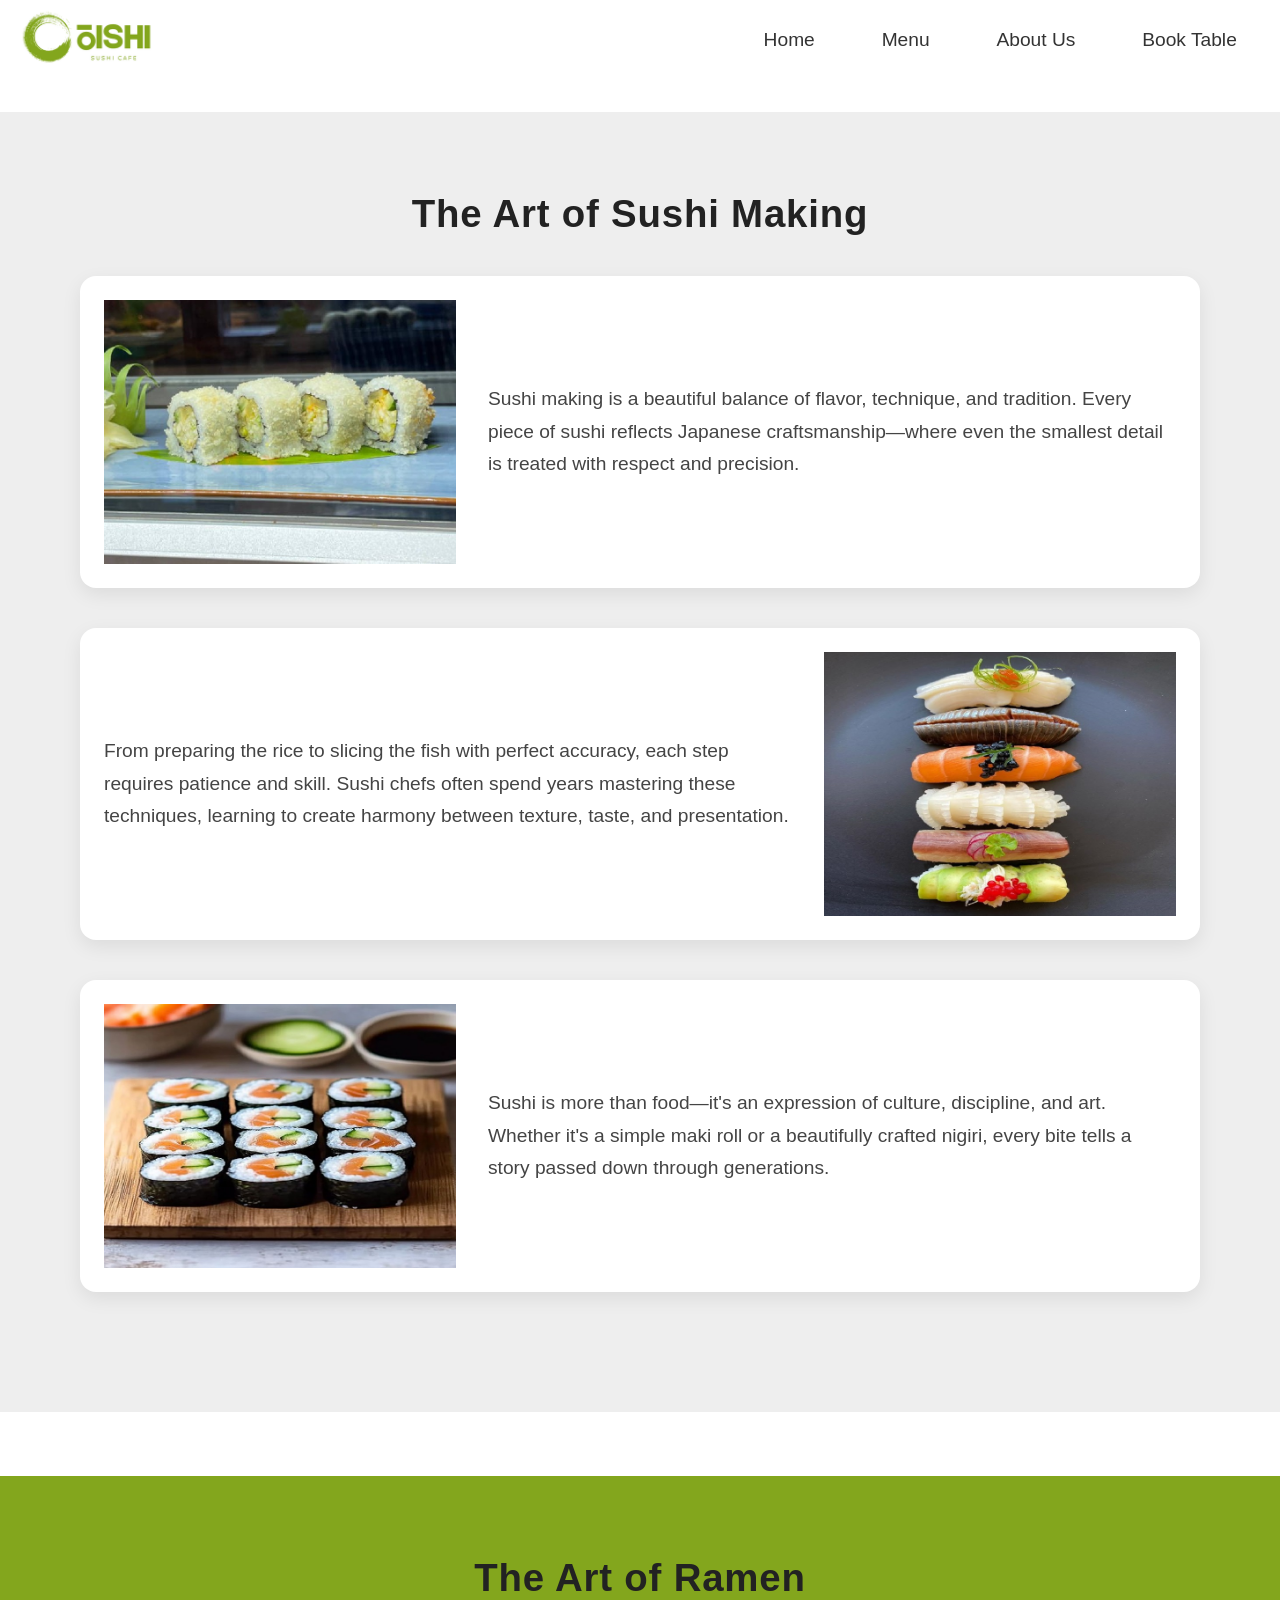
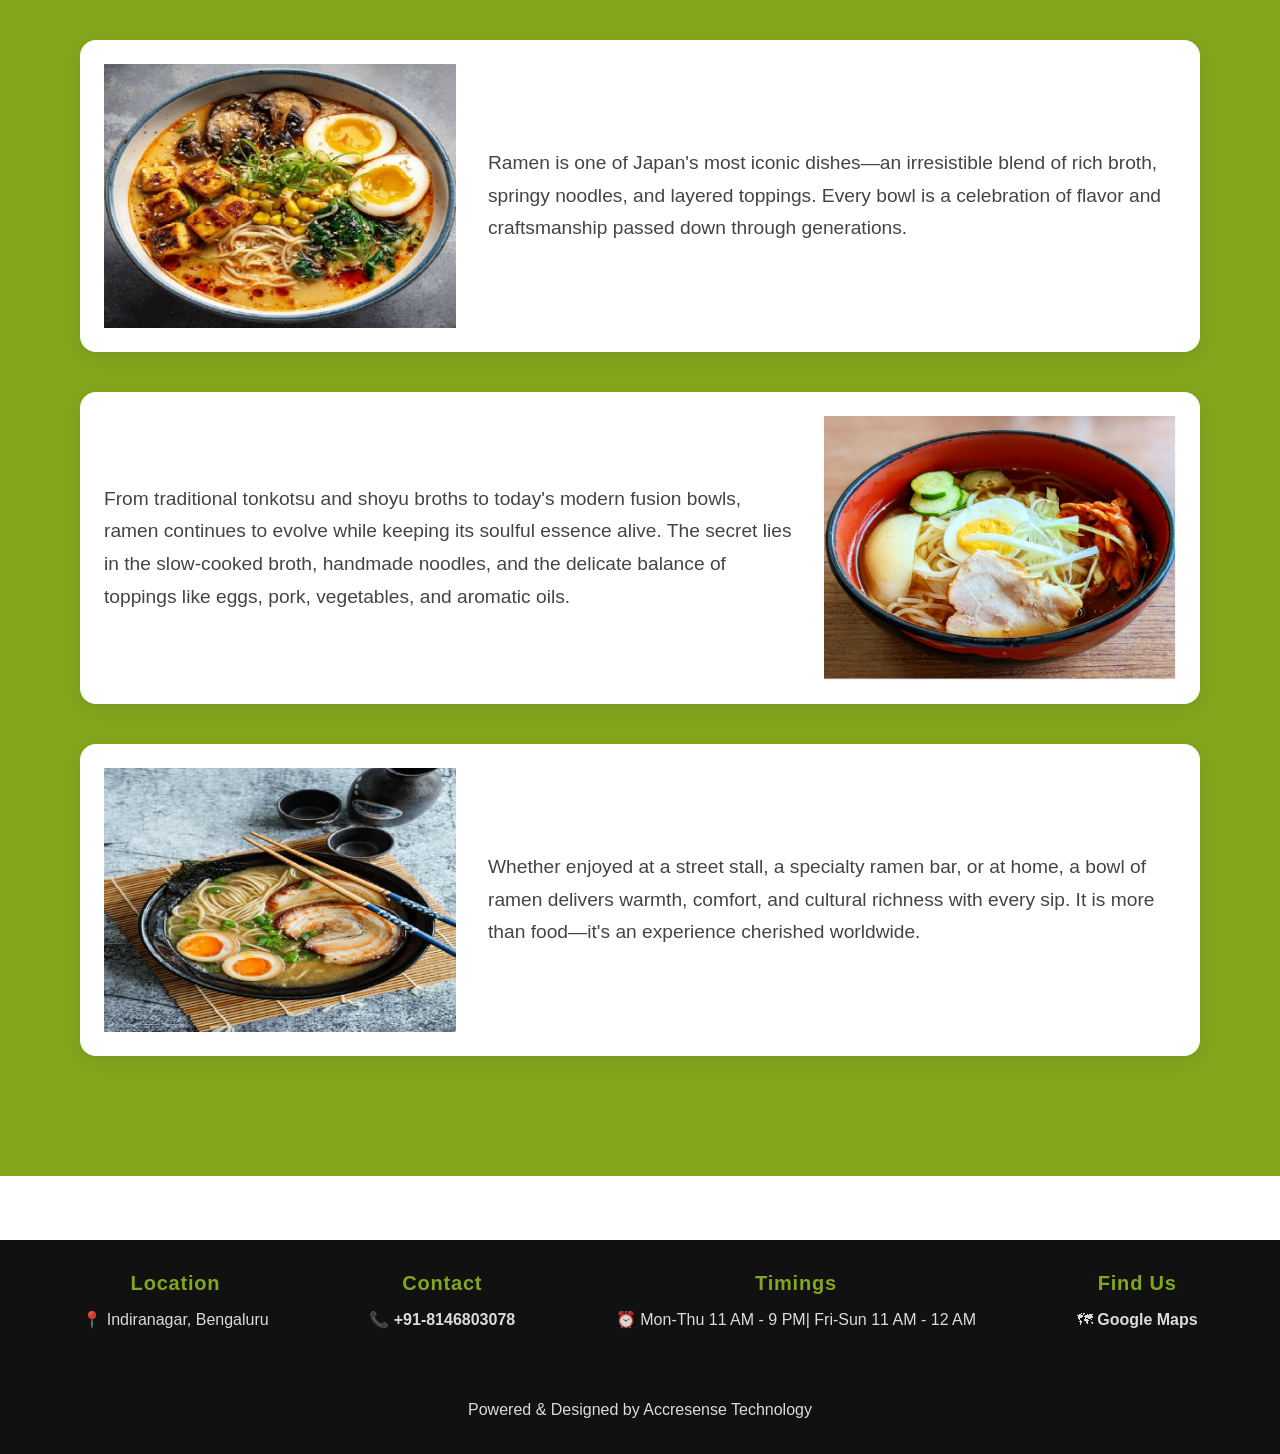
==== Blog.html @ 761c090f "ok" ====
<html>

<head>
    <link rel="stylesheet" href="style.css">
    <link rel="stylesheet" href="blog.css">
    <meta charset="UTF-8">
    <meta name="viewport" content="width=device-width, initial-scale=1.0">
    <title>Blogs- Meecha oishi</title>
</head>

<body>

    <div class="nav">
        <div class="logo">
            <img src="Images/logo12.png" alt="">
        </div>
        <div class="nav_button" id="navbar">
            <a href="index.html#" class="active">Home</a>
            <a href="index.html#menu">Menu</a>
            <a href="index.html#abus">About Us</a>
            <a href="index.html#bat">Book Table</a>

        </div>
        <div class="hamburger" id="openMenu">☰</div>
    </div>
    <div class="mobile_sidebar" id="sidebar">
        <a href="index.html#" class="active">Home</a>
        <a href="index.html#menu">Menu</a>
        <a href="index.html#abus">About Us</a>
        <a href="index.html#bat">Book Table</a>
    </div>
    <div id="home">

        <section id="blog1" class="blo">
            <div class="blog1-hedding">

                <h1>The Art of Sushi Making</h1>
            </div>
            <div class="blog1-cont">
                <div class="blo-img">
                    <img src="Images/Menu_page/sushi/sushi.jpeg" alt="Sushi Image">
                </div>
                <div class="blo-text">
                    <p> Sushi making is a beautiful balance of flavor, technique, and tradition.
                        Every piece of sushi reflects Japanese craftsmanship—where even the smallest
                        detail is treated with respect and precision.</p>
                </div>

            </div>
            <div class="blog1-cont">
                <div class="blo-text">
                    <p>
                        From preparing the rice to slicing the fish with perfect accuracy, each step
                        requires patience and skill. Sushi chefs often spend years mastering these
                        techniques, learning to create harmony between texture, taste, and presentation.
                    </p>
                </div>
                <div class="blo-img">
                    <img src="Images/Menu_page/sushi/nigiri sel.jpeg" alt="Matcha">
                </div>

            </div>
            <div class="blog1-cont">
                <div class="blo-img">
                    <img src="Images/Menu_page/sushi/Classic Maki Rolls.jpeg" alt="Japanese Cocktail">
                </div>
                <div class="blo-text">
                    <p>
                        Sushi is more than food—it's an expression of culture, discipline, and art.
                        Whether it's a simple maki roll or a beautifully crafted nigiri, every bite
                        tells a story passed down through generations.
                    </p>
                </div>


            </div>
        </section>
    </div>

    <section id="blog2" class="blo">
        <div class="blog1-hedding">

            <h1>The Art of Ramen</h1>
        </div>
        <div class="blog1-cont">
            <div class="blo-img">
                <img src="Images/Menu_page/ramen/spicy miso ramen.jpeg" alt="Ramen Image">
            </div>
            <div class="blo-text">
                <p>
                    Ramen is one of Japan's most iconic dishes—an irresistible blend of rich broth,
                    springy noodles, and layered toppings. Every bowl is a celebration of flavor
                    and craftsmanship passed down through generations.
                </p>
            </div>

        </div>
        <div class="blog1-cont">
            <div class="blo-text">
                <p>
                    From traditional tonkotsu and shoyu broths to today's modern fusion bowls,
                    ramen continues to evolve while keeping its soulful essence alive. The secret
                    lies in the slow-cooked broth, handmade noodles, and the delicate balance
                    of toppings like eggs, pork, vegetables, and aromatic oils.
                </p>

            </div>
            <div class="blo-img">
                <img src="Images/Menu_page/ramen/ramen.png" alt="Japanese drink">
            </div>

        </div>
        <div class="blog1-cont">
            <div class="blo-img">
                <img src="Images/Menu_page/ramen/Tonkotsu Ramen.jpeg" alt="Matcha">
            </div>
            <div class="blo-text">
                <p>
                    Whether enjoyed at a street stall, a specialty ramen bar, or at home,
                    a bowl of ramen delivers warmth, comfort, and cultural richness with every sip.
                    It is more than food—it's an experience cherished worldwide.
                </p>
            </div>


        </div>

    </section>

    <button id="scrollTopBtn">↑</button>

    <footer class="footer">
        <div class="foot-div">

            <div class="footer-section">
                <h4>Location</h4>
                <p>📍 Indiranagar, Bengaluru</p>
            </div>

            <div class="footer-section">
                <h4>Contact</h4>
                <p>📞 <a href="tel:8146803078" style="color: white;">+91-8146803078</a></p>
            </div>

            <div class="footer-section">
                <h4>Timings</h4>
                <p>⏰ Mon-Thu 11 AM - 9 PM| Fri-Sun 11 AM - 12 AM</p>
            </div>

            <div class="footer-section">
                <h4>Find Us</h4>
                <p>🗺 <a href="https://maps.app.goo.gl/BuRMiHE9U1TXmSHk6" style="color: white;" target="_blank">Google
                        Maps</a></p>
            </div>
        </div>
        <div class="footer-section">
            <!-- <h4>Accresense Technology</h4> -->
            <p>Powered & Designed by Accresense Technology</p>
        </div>
    </footer>


    <script>





        let scrollBtn = document.getElementById("scrollTopBtn");

        let homeSec = document.getElementById("home");
        // let menuSec = document.getElementById("menu");

        window.addEventListener("scroll", function () {

            let showPoint = homeSec.offsetHeight;

            if (window.scrollY > showPoint) {
                scrollBtn.style.display = "block";
            } else {
                scrollBtn.style.display = "none";
            }
        });

        scrollBtn.addEventListener("click", function () {
            window.scrollTo({ top: 0, behavior: 'smooth' });
        });




        const sidebar = document.getElementById("sidebar");
        const openMenu = document.getElementById("openMenu");
        const html = document.documentElement;
        const body = document.body;

        // OPEN / CLOSE SIDEBAR
        openMenu.onclick = (e) => {
            e.stopPropagation();
            sidebar.classList.toggle("active");

            if (sidebar.classList.contains("active")) {
                html.style.overflow = "hidden";
                body.style.overflow = "hidden";
            } else {
                html.style.overflow = "auto";
                body.style.overflow = "auto";
            }
        };

        // CLOSE SIDEBAR WHEN CLICK OUTSIDE
        document.addEventListener("click", (e) => {
            if (!sidebar.contains(e.target) && !openMenu.contains(e.target)) {
                sidebar.classList.remove("active");
                html.style.overflow = "auto";
                body.style.overflow = "auto";
            }
        });

        // CLOSE SIDEBAR ON NAV LINK CLICK
        const navLinks = document.querySelectorAll("#sidebar a");

        navLinks.forEach(link => {
            link.addEventListener("click", () => {
                sidebar.classList.remove("active");
                html.style.overflow = "auto";
                body.style.overflow = "auto";
            });
        });



    </script>

</body>

</html>
---- style.css ----
* {
    margin: 0;
    padding: 0;
    box-sizing: border-box;
    font-family: Arial, Helvetica, sans-serif;
}




.menu-section,
.ingredients-section,
.blog-section,
.gallery,
.chef-section,
.sig-section,
.about-section,
.gal,
.Res,
.Rev,
.Loc,
.hrs {
    /* border: .1rem solid black; */
    padding: 5rem;
    margin-bottom: 6rem;
    height: auto;
}

/* body section */

html {

    overflow-y: scroll;
    scroll-behavior: smooth;

}

body {
    background-color: #ffff;
}

/* nav section */



.nav {
    width: 100%;
    height: 5rem;
    border: none;
    background-color: white;
    display: flex;
    justify-content: space-between;
    /* border:.1rem solid black; */
    align-items: center;

}



.logo img {
    width: 9rem;
    /* height:auto; */
    margin-top: .5rem;
    /* border:.1rem solid black; */
    margin: 1rem;
    color: #ffff;
}

.nav_button a {
    color: #333;
    text-decoration: none;
    margin-right: 1.5rem;
    position: relative;
    font-size: 1.2rem;
    padding: 1.2rem;


}

.nav_button a:hover {
    color: #83a61d;
}

.hamburger {
    display: none;
    font-size: 2rem;
    /* 32px */
    cursor: pointer;
    margin-right: .5rem;
    /* border:.1rem solid black; */

}



/* ===== MOBILE SIDEBAR ===== */
.mobile_sidebar {
    position: fixed;
    top: 4rem;
    left: -100%;
    /*hide sidebar */
    width: 100%;
    /* border:.1rem solid black;   */
    /* height: 100vh; */
    background: #ffff;
    padding: 5rem 2rem;
    /* 80px 32px */
    display: none;
    /* align-items: flex-end; */
    flex-direction: column;
    transition: 0.3s ease-in-out;
    z-index: 1000;
}

.mobile_sidebar a {
    color: #333;
    text-decoration: none;
    font-size: 1.5rem;
    width: fit-content;
    margin: 1rem 0;
    /* font-size: 1.3rem; */
    /* border:.1rem solid black; */
    position: relative;
}

.mobile_sidebar a:hover {
    text-decoration: underline;
}

/* Slide-in when active */
.mobile_sidebar.active {
    left: 0;
}

/* ===== RESPONSIVE ===== */


/* .hero_section */

.hero_section {
    /* border:.1rem solid black; */
    width:auto;
    height: 100%;
    position: relative;
    /* margin-top:.8rem; */
    background-position: center;
    object-fit: cover;
    max-height: 100%;
    background-image: url('Images/Hero_img/hero_im.avif');
    background-repeat: no-repeat;
    background-size: cover;
}

.text {
    margin-bottom: 2rem;
    border:.1rem solid black;
    position: absolute;
    top: 50%;
    text-align: center;
    justify-self: center;
    align-items: center;
    color: #333;

}

.text h2 {
    margin-bottom: 1rem;
    font-size: 3.5rem;
    font-weight: bolder;
    text-align: center;

}

.text h3 {
    font-size: 1.2rem;
    text-align: center;

}

.button {
    display: flex;
    justify-content: center;
    align-items: center;

}

.b1 button {
    padding: 1rem;
    margin-right: 1rem;
    border: .1rem solid #83a61d;
    width: 15rem;
    height: 5rem;
    font-size: 1.5rem;
    background-color: #83a61d;
    color: #ffff;
    border-radius: .5rem;
}

.b1 button:hover {
    cursor: pointer;
    background-color: transparent;
    color: #83a61d;
    transition: all 2s;
    transition-delay: .1s;
}

/* menu section */

.menu-grid {
    display: grid;
    grid-template-columns: repeat(auto-fit, minmax(17.5rem, 1fr));
    gap: 1.5625rem;
}


.menu-card {
    background: #ffffff;
    padding: 1.25rem;
    border-radius: 1rem;
    box-shadow: 0 4px 10px rgba(0, 0, 0, 0.08);
    transition: 0.3s ease;
}


.menu-card:hover {
    transform: translateY(-5px);
    box-shadow: 0 8px 16px rgba(0, 0, 0, 0.15);
}


.menu-title {
    font-size: 1.375rem;
    font-weight: bold;
    margin-bottom: 10px;
    color: #333;
}


.menu-item {
    display: flex;
    justify-content: space-between;
    padding: 0.375rem 0;
    border-bottom: 1px solid #eee;
    font-size: 1rem;
}


.menu-item:last-child {
    border-bottom: none;
}

/* About Section Styles */
.about-section {


    /* border: .1rem solid black; */
    background-color: #83a61d;
    font-family: "Inter", sans-serif;
    padding-left: 2rem;
    padding-right: 2rem;
}

.about-title {
    font-size: 2.4rem;
    text-align: left;
    font-family: "Poppins", sans-serif;
    margin-bottom: 1rem;
    margin-top: 3rem;
    color: #ffff;
    /* font-family: "Sawarabi Mincho", sans-serif; */
}

/* About Grid */
.about-grid {
    display: flex;
    justify-content: space-around;
    /* align-items: center; */
    /* gap: 4rem; */
    flex: 0 0 100%;
    /* border:.1rem solid black; */
    /* display: grid;
    grid-template-columns: repeat(auto-fit, minmax(32rem, 2fr));
    border-radius: 1rem;
    */
    /* margin-bottom: 4rem; */
}

.about-image {
    /* border:.1rem solid black; */
    width: 40%;

    /* height:100%; */

}

.about-image img {
    width: 100%;
    height: 100%;
    /* border-radius: 1rem; */
}

.about-text {

    /* border:.1rem solid black; */
    width: 30%;
}

.about-text p {
    font-size: 1.1rem;
    font-family: "Poppins", sans-serif;
    line-height: 1.7;
    margin-bottom: 1rem;
    color: #ffff;
    width: 100%;
    /* text-align: justify; */
    /* width: 17rem; */
    /* border:.1rem solid white; */
}


.rms {
    padding: 1rem;
    background-color: transparent;
    color: white;
    border: .1rem solid white;

}

.rms:hover {
    background-color: white;
    color: #333;
    cursor: pointer;
}


/* INGREDIENTS SECTION */
/* .ingredients-section {
    margin-top: 4rem;
} */






/* Title */


/* Sub text */
 


/* CHEF SECTION */
/* .chef-section {
    margin-top: 4rem;
    margin-bottom:4rem;
    border:.1rem solid black;
    } */

.chef-grid {

    display: flex;
    justify-content: space-around;
    align-items: center;
    /* border: .1rem solid black; */
    flex: 0 0 100%;
    /* display: grid;
    grid-template-columns: repeat(auto-fit, minmax(20rem, 1fr));
    gap: 2rem; */
}

.chef-img img {
    width: 22rem;
    /* border:.1rem solid black; */
    /* border-radius: 1rem; */

}

.chef-text {

    width: 22rem;
    /* border:.1rem solid black; */
}

.chef-text h2 {
    text-align: left;
}

.chef-text p {
    font-size: 1rem;
    line-height: 1.7;
    margin-bottom: 1rem;
    color: #444;
}


.cont_c {
    display: grid;
    border: .1rem solid black;
    grid-template-columns: repeat(auto-fit, minmax(20rem, 1fr));
    gap: 2rem;
    margin-top: 1.5rem;
    justify-content: space-between;
    align-items: center;
}


.con1 {
    /* border:.1rem solid black; */
    text-align: justify;

}

.con1 p {
    font-size: 1.125rem;
    color: #333;
    line-height: 1.7;
}





.pra {
    border: .1rem solid #83a61d;
    padding: 1rem;
    width: 25rem;
    height: 15rem;

    text-align: justify;
    font-size: 1.6rem;
    border-radius: .5rem;
    font-family: Verdana, Geneva, Tahoma, sans-serif;



}



/* BRAND STORY */
.brand-story {
    margin-top: 4rem;
    /* border: .1rem solid black; */
    /* background-image: url('Images/chef/myback.avif'); */
    background-repeat: no-repeat;
    background-size: cover;
    background-position: center;
    height: 50%;
    display: flex;
    justify-content: space-around;
    align-items: center;
    flex-direction: column;
    /* margin-bottom: 2rem; */
    text-align: center;
}

.brand-story h3 {
    font-size: 1.2rem;
    /* max-width: 45rem; */
    width: max-content;
    font-family: "Playfair Display", serif;
    font-size: 2rem;
    margin: 0 auto;
    /* border: .1rem solid black; */

    color: #333;
}

.brand-story img {
    width: 6rem;

    /* border: .1rem solid black; */
    /* opacity: 0.9; */
}

.me {
    /* border: .1rem solid black; */
    text-align: center;
    margin-bottom: 2rem;
}

/* ingridients section */


.cont p {
    font-size: 1.125rem;
    text-align: center;
    margin-bottom: 2rem;
    color: #333;
}

.images_1 {
    display: grid;
    grid-template-columns: repeat(auto-fit, minmax(12rem, 1fr));
    gap: 1.5rem;
    margin-top: 1rem;
}



.img_ing {
    background: #f5f5f5;
    border: .1rem solid black;
    width: 15rem;
    height: 15rem;
    border-radius: 0.75rem;
    display: flex;
    align-items: center;
    justify-content: center;
    flex-direction: column;
    font-size: 1rem;
    color: #555;
}

.img_ing img {
    width: 100%;
    height: 100%;
    object-fit: cover;
    border-radius: 0.75rem;
}


/* chef intro */




.fixed-back {

    /* border:1rem solid black; */
    margin-bottom: 0rem;
    height: 100%;
}

.img-div,
.img-div1 {
    width: 100%;
    /* height: 100%; */
    height: 50%;
    background-repeat: no-repeat;
    background-size: cover;
    background-attachment: fixed;
    background-position: center;

}

.img-text {
    /* border:.1rem solid white; */
    width: fit-content;
    color: white;
    font-size: 1.6rem;
}

.img-text h2 {
    text-align: center;
}

.img-div {
    display: flex;
    align-items: center;
    background-image: url('Images/photo_gallery/restaurent_interior.jpeg');
    justify-content: center;
    /* border:.1rem solid black; */

}

.img-div1 {
    background-image: url('Images/photo_gallery/exterior.jpeg');
}

/* signature section */






.arch-box
{
    /* border:.1rem solid black; */
    width:30%;
    
}

.arch-box img
{
    width:100%;
}


/* cocktail section */

.cocktail-section,.signature-section,.ingredient-section{

    width: 100%;
    margin-bottom:4rem;
    /* border:.1rem solid black; */
    display:flex;
    justify-content: space-around;
    align-items: center;
}

.cocktail-bg,.signature-bg,.ingredient-bg
{
    /* border:.1rem solid black; */
    width:30%;
}

.cocktail-section
{
    flex-direction: row-reverse;
    
}

/* Overlay */

/* Title */
.cocktail-title,.signature-title,.ingredient-title  {
    position: relative;
    color: #333;
    font-size: 2rem;
    /* border:.1rem solid black; */
    font-weight: 700;
    text-align: center;
    margin: 0;
    z-index: 2;
}

/* Subtitle / Quote */
.cocktail-sub,.signature-sub,.ingredient-sub {
    position: relative;
    color: #333;
    font-size: 1.4rem;
    text-align: center;
    margin-top: 1.2rem;
    max-width: 60rem;
    line-height: 2.5rem;
    font-style: italic;
    z-index: 2;
}

.cocktail-heading,.sig-heading,.ingredient-heading {
    text-align: center;
    margin-bottom: 3rem;
}

.cocktail-heading h2,.sig-heading h2,.ingredient-heading h2 {
    font-size: 2.4rem;
    font-family: "Poppins", sans-serif;
    color: #83a61d;
    margin-bottom: 1rem;
}

.cocktail-heading p,.sig-heading p,.ingredient-heading p {
    font-size: 1.4rem;
    max-width: 40rem;
    margin: 0 auto;
    color: #444;
    font-family: "Inter", sans-serif;
}


/* table booking section */

.Res {

    text-align: center;
    border:.1rem solid black;
    background-image:url('Images/book/booking_back.png');
    background-repeat:no-repeat;
    background-size: cover;
    background-position:center;
}

.me_bo h2 {
    font-size: 2.5rem;
    color: #fff;
    font-weight: 700;
    margin-bottom: .5rem;
}

.cont p {
    max-width: 650px;
    margin: auto;
    font-size: 1.2rem;
    color: #fff;
    margin-bottom: 2rem;
}

.fl {
    display: flex;
    justify-content: center;
    gap: 3rem;
    flex-wrap: wrap;
}

.form {
    background:transparent;
    /* border: .1rem solid black; */
    /* border: .1rem solid #d9d9d9; */
    /* border-radius: 1rem; */
    width: 25rem;
    padding: 2rem;
    height: auto;
    box-shadow: 0 4px 30px rgba(0, 0, 0, 0.08);
    transition: 0.3s ease-in-out;
}

.form:hover {
    transform: translateY(-5px);
    box-shadow: 0 6px 40px rgba(0, 0, 0, 0.12);
}

.inp input,
.inp select {
    width: 100%;
    height: 3.2rem;
    /* border-radius: .8rem; */
    border: .1rem solid #F1F1F1;
    background-color: #F1F1F1;
    margin-bottom: 1.2rem;
    padding-left: 1rem;
    font-size: 1.1rem;
    transition: .3s;
}

.inp input:focus,
.inp select:focus {
    outline: none;
    border-color: #5e7d15;
    box-shadow: 0 0 5px rgba(131, 166, 29, 0.5);
}

.btn_row {
    display: flex;
    justify-content: space-between;
    gap: 1rem;
}

.btn {
    width: 50%;
    height: 3.2rem;
    /* border-radius: .8rem; */
    cursor: pointer;
    font-size: 1.1rem;
    border: none;
    transition: .3s ease;
}

.submit_btn {
    background: white;
    border: .1rem solid #333;
    color: #333;
}

.submit_btn:hover {
    background: #333;
    color: #ffff;
}


.success_msg {
    font-size: 1.2rem;
    color: green;
    margin-top: 1rem;
    display: none;
}

/* customer reviews section */

.Rev
{
    /* border:.1rem solid black; */
    background-color:#83a61d;
}

.me h2 {
    text-align: center;
    font-size: 2.3rem;
    color: #333;
    margin-bottom: 2rem;
    font-weight: 700;
}

/* Slider Container */
.cont_ {
    width: 80%;
    /* border:.1rem solid black; */
    padding: 1.2rem;
    display: flex;
    /* flex-direction: column; */
    /* border:.1rem solid black; */
    justify-self: center;
    /* justify-content: center; */
    overflow-x: auto;
    overflow-y: hidden;
    scroll-snap-type: x mandatory;
    gap: 3rem;
    scroll-behavior: smooth
}

.cont_::-webkit-scrollbar {
    height: 0.8rem;
    display: none;
}

.cont_ {
    -ms-overflow-style: none;
    scrollbar-width: none;
}


/* Review Cards */
.cut1 {
    background: #fff;
    border-radius: 1rem;
    /* margin-left:2rem; */
    /* border:.1rem solid black; */
    padding: 1.5rem;
    flex: 0 0 100%;
    /* gap:4rem; */
    box-shadow: 0 0.3rem 1.5rem rgba(0, 0, 0, 0.08);
    scroll-snap-align: start;
}

.ct {
    display: flex;
    align-items: center;
    gap: 1rem;
}

.cut_im img {
    width: 3.3rem;
    height: 3.3rem;
    border-radius: 50%;
    object-fit: cover;
    border: .2rem solid #83a61d;
}

.name {
    font-size: 1.2rem;
    color: #333;
    width: fit-content;
}

.st {
    font-size: 1.2rem;
    color: #f5b400;
}

.re {
    font-size: 1.4rem;
    color: #555;
    line-height: 1.4rem;
}

/* DOTS */
.dots {
    display: flex;
    justify-content: center;
    gap: .5rem;
    margin-top: 1rem;
}

.dots span {
    /* border:.1rem solid black; */
    width: .8rem;
    height: .8rem;
    background: #ccc;
    border-radius: 50%;
    transition: .3s;
}

.dots span.active {
    background: #333;
    transform: scale(1.3);
}



/* blog section */

.blog-section {

    background: #fafafa;
}

.blog-heading {
    text-align: center;
    margin-bottom: 3rem;
}

.blog-heading h2 {
    font-size: 2.4rem;
    font-family: "Poppins", sans-serif;
    margin-bottom: 1rem;
}

.blog-heading p {
    font-size: 1.3rem;
    max-width: 40rem;
    margin: 0 auto;
    color: #444;
    font-family: "Inter", sans-serif;
}

.blog-grid {
    display: grid;
    grid-template-columns: repeat(auto-fit, minmax(22rem, 1fr));
    gap: 2rem;
}

.blog-card {
    /* border:.1rem solid black; */
    background: #fff;
    /* border-radius: 1.6rem; */
    padding: 2rem;
    box-shadow: 0 0.5rem 1.2rem rgba(0, 0, 0, 0.08);
    text-align: center;
}
.inst-card {
    border:.1rem solid black;
    background: #fff;
    /* border-radius: 1.6rem; */
    padding: 2rem;
    box-shadow: 0 0.5rem 1.2rem rgba(0, 0, 0, 0.08);
    text-align: center;
}

.blog-img {
    width: 100%;
    height: 15rem;
    /* border-radius: 1.2rem; */
    object-fit: cover;
    margin-bottom: 1.5rem;
}



.ins-vid {
    width:100%;
    height:auto;
    aspect-ratio:5/4;
    /* border-radius: 1.2rem; */
    /* object-fit: cover; */
    margin-bottom: 1.5rem;
}

.blo
{
    /* border:.1rem solid black; */
    height:auto;
    margin-bottom:4rem;
    padding:5rem;
}

#blog1
{
    margin-top:2rem;
    /* border:.1rem solid black; */
    background-color:#eee;
}

#blog2
{
    /* border:.1rem solid black; */
    background-color:#83a61d;
}

.blog-card h3 {
    font-size: 1.7rem;
    margin-bottom: 1rem;
    font-family: "Poppins", sans-serif;
}

.blog-card p {
    font-size: 1.2rem;
    line-height: 1.6;
    color: #555;
    font-family: "Inter", sans-serif;
    margin-bottom: 1.5rem;
}

.blog-btn {
    display: inline-block;
    padding: 0.8rem 1.6rem;
    background: #83a61d;
    color: #fff;
    font-size: 1.2rem;
    /* border-radius: 0.8rem; */
    text-decoration: none;
    font-family: "Poppins", sans-serif;
    transition: 0.3s ease;
}

.blog-btn:hover {
    background: #708e13;
}


.cont-m {
    display: flex;
    justify-content: space-between;
    /* border:.1rem solid black; */
    flex: 0 0 100%;
}

.loca,
.time,
.mob,
.social {
    /* border:.1rem solid black; */
    margin-top: 3rem;
}

.social {
    display: flex;

}

.ms i {
    font-size: 1.5rem;
    /* border: .1rem solid black; */
    margin-right: 1rem;
    cursor: pointer;
}

.loca p {
    font-size: 1.2rem;

}

.me_l {
    color: #333;
    font-size: 1.8rem;
    font-family: 'Lucida Sans', 'Lucida Sans Regular', 'Lucida Grande', 'Lucida Sans Unicode', Geneva, Verdana, sans-serif;

}

.images-l {

    /* border:.1rem solid black; */
    width: 60%;
}

.con-txt {
    width: 40%;
    /* height: 28rem; */

    /* border:.1rem solid black; */
    padding: 2rem;
    padding-top: .1rem;
}

/* footer section */

.footer {
    background: #111;
    color: #fff;
    padding: 2rem 2rem;
    display: flex;
    /* grid-template-columns: repeat(auto-fit, minmax(12rem, 1fr)); */
    gap: 4rem;
    flex-direction: column;
    text-align: center;
}

.foot-div {
    display: flex;
    justify-content:space-around;
    /* border:.1rem solid white; */
}

.footer-section h4 {
    font-size: 1.25rem;
    margin-bottom: 0.75rem;
    color: #83a61d;
    font-weight: 600;
    letter-spacing: 0.05rem;
}

.footer-section p {
    font-size: 1rem;
    opacity: 0.85;
    line-height: 1.6;
}

.footer-section a {
    color: #83a61d;
    text-decoration: none;
    font-weight: 600;
}

.footer-section a:hover {
    text-decoration: underline;
}

#scrollTopBtn {
    position: fixed;
    bottom: 2rem;
    right: 2rem;
    background-color: #83a61d;
    color: white;
    border: none;
    width: 4rem;
    height: 4rem;
    border-radius: 50%;
    font-size: 1.8rem;
    cursor: pointer;
    display: none;
    box-shadow: 0 0.3rem 1rem rgba(0, 0, 0, 0.3);
    transition: 0.3s ease-in-out;
    z-index: 999;
}

#scrollTopBtn:hover {
    background-color: #729116;
    transform: scale(1.1);
}



/* misl */





.section-title {
    font-size: 2.25rem;
    text-align: center;
    font-weight: bold;
    margin-bottom: 40px;
    letter-spacing: 2px;
    color: #83a61d;
}


.me1 h3 {
    /* border: .1rem solid red; */
    margin-top: .2rem;

}



.cont p {
    /* border: .1rem solid red; */
    margin-top: .2rem;
}



.images {
    display: flex;
    justify-content: center;
    flex-wrap: wrap;
}


.images .img_gal img {
    /* border:.1rem solid black; */
    border-radius: .2rem;
    width: 10rem;
    height: 15rem;
    margin-right: .5rem;
    margin-top: .5rem;
}


.images_1 .img_ing img {
    width: 15rem;
    height: 15rem;
}

.images_2 .img_ch img {
    width: 15rem;
    height: auto;
}


/* ----------------------------------------------------------------------------- */




@media (max-width: 1200px) {
    html {
        font-size: 86%;
    }
}

@media (max-width: 992px) {
    html {
        font-size: 72%;
    }
}

@media (max-width: 768px) {
    html {
        font-size: 57%;
    }

    .nav_button a {
        display: none;
    }

    .mobile_sidebar {
        display: flex;
    }

    .cont-m,
    .about-grid,
    .chef-grid {
        flex-direction: column;
    }

    /* Show hamburger */
    .hamburger {
        display: block;
    }

}

@media (max-width: 576px) {
    html {
        font-size: 47%;
    }
}

@media (max-width: 400px) {
    html {
        font-size: 45%;
    }
}
---- blog.css ----
/* BLOG MAIN HEADING */
.blog1-hedding h1 {
    text-align: center;
    font-size: 2.4rem;
    color: #222;
    margin-bottom: 2rem;
    font-weight: 700;
    letter-spacing: 0.05rem;
}

/* BLOG CONTENT WRAPPER */
.blog1-cont {
    display: flex;
    align-items: center;
    justify-content: space-between;
    gap: 2rem;
    margin: 2.5rem 0;
    padding: 1.5rem;
    border-radius: 1rem;
    background: #ffffff;
    box-shadow: 0 0.4rem 1.2rem rgba(0, 0, 0, 0.08);
}

/* BLOG TEXT */
.blo-text p {
    font-size: 1.2rem;
    line-height: 1.7;
    color: #444;
    font-weight: 400;
}

/* BLOG IMAGE */
.blo-img img {
    width: 22rem;
    height: auto;
    /* border-radius: 0.8rem; */
    object-fit: cover;
    transition: transform 0.4s ease, box-shadow 0.4s ease;
}

/* Image Hover */
.blo-img img:hover {
    transform: scale(1.03);
    box-shadow: 0 0.8rem 1.6rem rgba(0, 0, 0, 0.12);
}

/* RESPONSIVE DESIGN */
@media (max-width: 800px) {
    .blog1-cont {
        flex-direction: column;
        text-align: center;
    }

    .blo-img img {
        width: 100%;
        max-width: 24rem;
    }
}

@media (max-width: 480px) {
    .blog1-hedding h1 {
        font-size: 1.9rem;
    }

    .blo-text p {
        font-size: 1.05rem;
    }
}
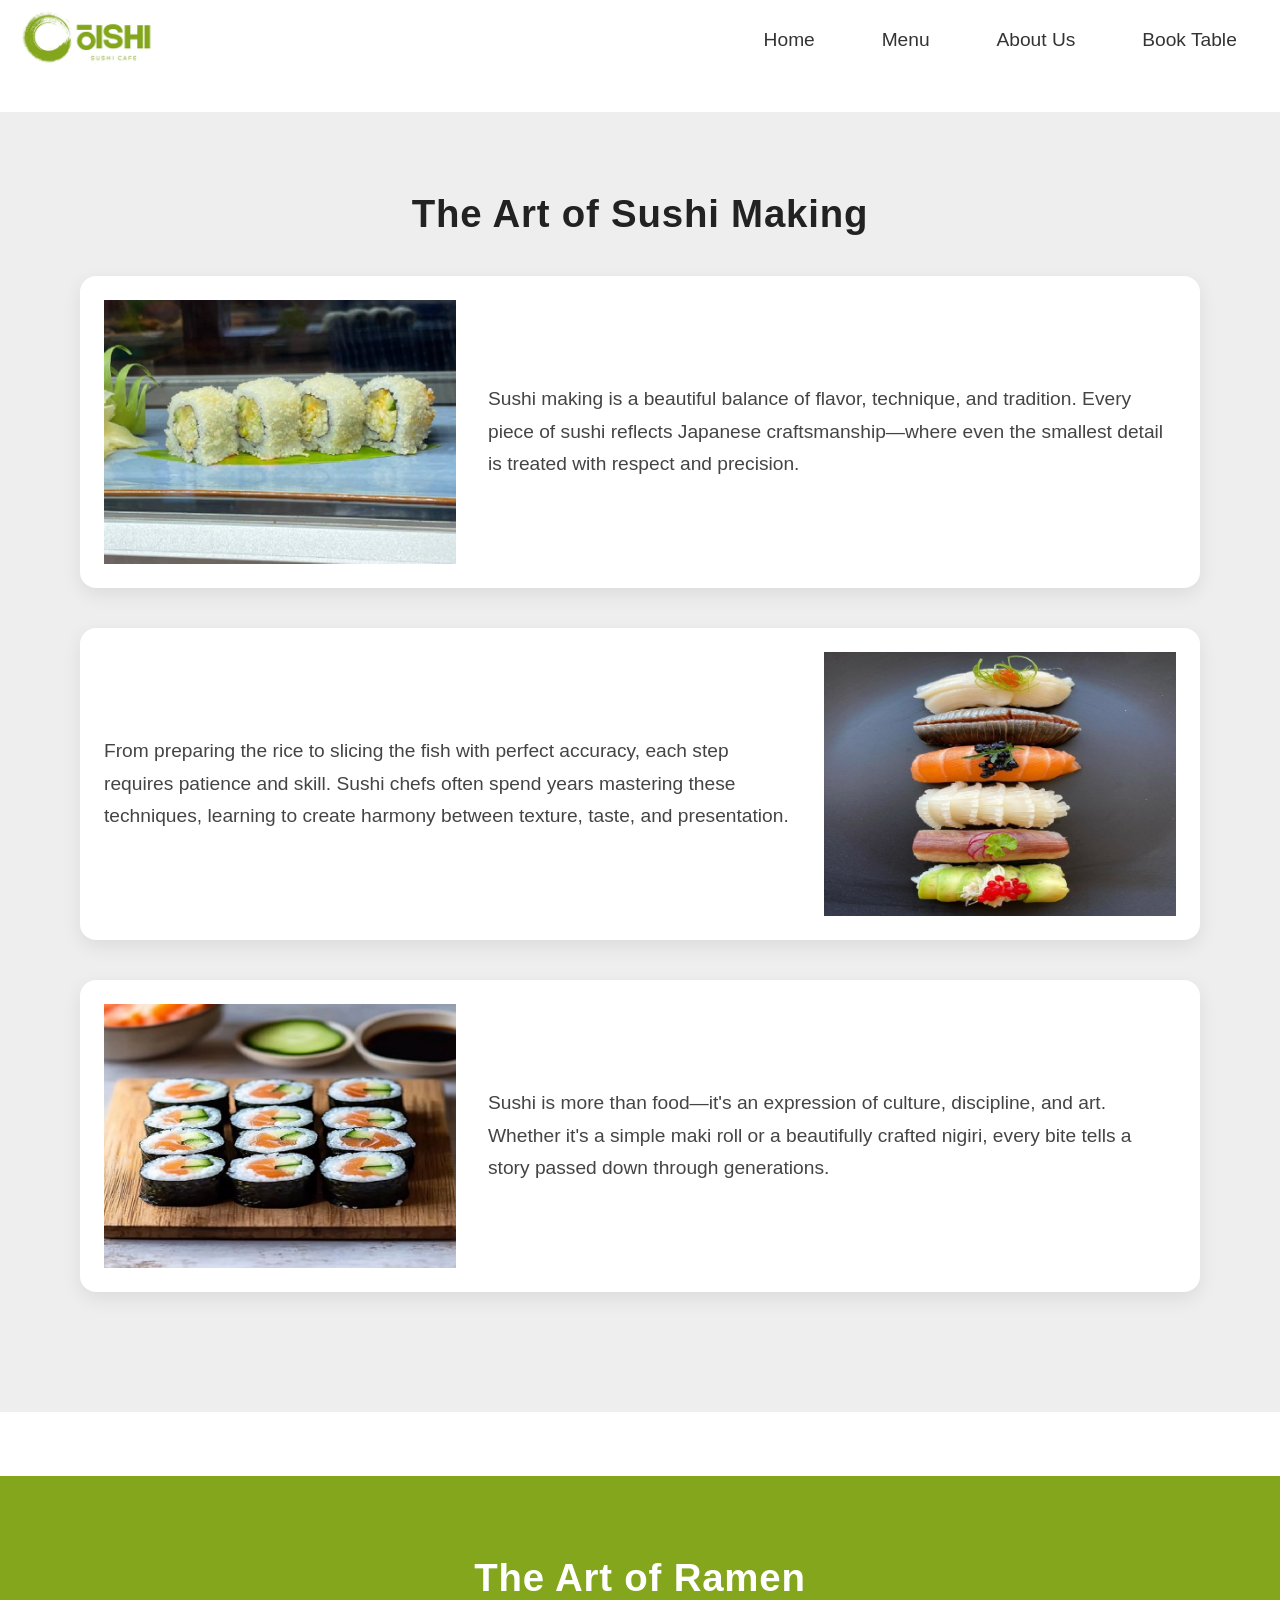
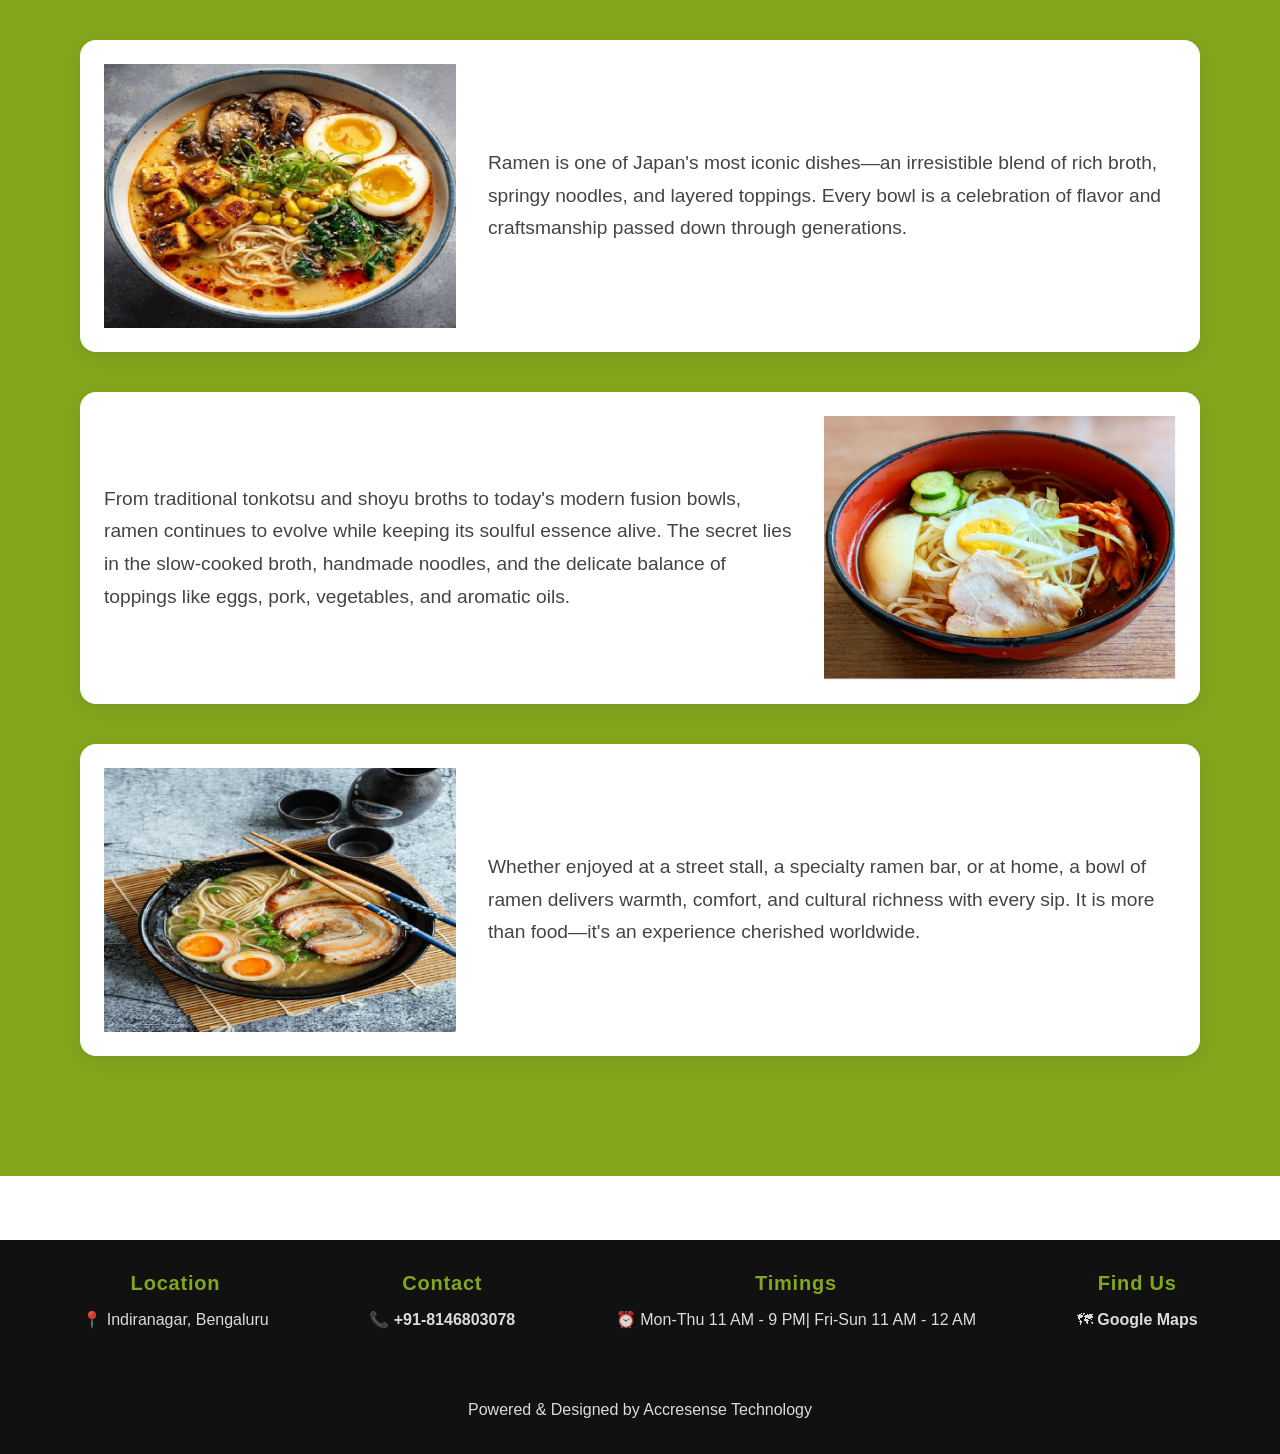
==== commit f7d4b9c5: "ok" ====
--- a/Blog.html
+++ b/Blog.html
@@ -80,7 +80,7 @@
     <section id="blog2" class="blo">
         <div class="blog1-hedding">
 
-            <h1>The Art of Ramen</h1>
+            <h1 style="color:#ffff;">The Art of Ramen</h1>
         </div>
         <div class="blog1-cont">
             <div class="blo-img">
--- a/style.css
+++ b/style.css
@@ -83,10 +83,10 @@
 
 .hamburger {
     display: none;
-    font-size: 2rem;
+    font-size: 2.5rem;
     /* 32px */
     cursor: pointer;
-    margin-right: .5rem;
+    margin-right: 1.5rem;
     /* border:.1rem solid black; */
 
 }
@@ -144,16 +144,16 @@
     position: relative;
     /* margin-top:.8rem; */
     background-position: center;
-    object-fit: cover;
-    max-height: 100%;
+    /* object-fit: cover; */
+    /* max-height: 100%; */
     background-image: url('Images/Hero_img/hero_im.avif');
     background-repeat: no-repeat;
-    background-size: cover;
+    background-size:cover;
 }
 
 .text {
     margin-bottom: 2rem;
-    border:.1rem solid black;
+    /* border: .1rem solid black; */
     position: absolute;
     top: 50%;
     text-align: center;
@@ -205,6 +205,11 @@
 }
 
 /* menu section */
+/* .menu-section
+{
+
+    border:.1rem solid black;
+} */
 
 .menu-grid {
     display: grid;
@@ -277,7 +282,7 @@
     /* align-items: center; */
     /* gap: 4rem; */
     flex: 0 0 100%;
-    /* border:.1rem solid black; */
+    /* border:.1rem solid white; */
     /* display: grid;
     grid-template-columns: repeat(auto-fit, minmax(32rem, 2fr));
     border-radius: 1rem;
@@ -347,7 +352,7 @@
 
 
 /* Sub text */
- 
+
 
 
 /* CHEF SECTION */
@@ -528,8 +533,9 @@
 
 .fixed-back {
 
-    /* border:1rem solid black; */
-    margin-bottom: 0rem;
+    /* border:.1rem solid black; */
+    margin-bottom: 1rem;
+    /* height:fit-content; */
     height: 100%;
 }
 
@@ -576,47 +582,49 @@
 
 
 
-.arch-box
-{
-    /* border:.1rem solid black; */
-    width:30%;
-    
-}
-
-.arch-box img
-{
-    width:100%;
+.arch-box {
+    /* border:.1rem solid black; */
+    width: 30%;
+
+}
+
+.arch-box img {
+    width: 100%;
 }
 
 
 /* cocktail section */
 
-.cocktail-section,.signature-section,.ingredient-section{
+.cocktail-section,
+.signature-section,
+.ingredient-section {
 
     width: 100%;
-    margin-bottom:4rem;
-    /* border:.1rem solid black; */
-    display:flex;
+    margin-bottom: 4rem;
+    /* border:.1rem solid black; */
+    display: flex;
     justify-content: space-around;
     align-items: center;
 }
 
-.cocktail-bg,.signature-bg,.ingredient-bg
-{
-    /* border:.1rem solid black; */
-    width:30%;
-}
-
-.cocktail-section
-{
+.cocktail-bg,
+.signature-bg,
+.ingredient-bg {
+    /* border:.1rem solid black; */
+    width: 30%;
+}
+
+.cocktail-section {
     flex-direction: row-reverse;
-    
+
 }
 
 /* Overlay */
 
 /* Title */
-.cocktail-title,.signature-title,.ingredient-title  {
+.cocktail-title,
+.signature-title,
+.ingredient-title {
     position: relative;
     color: #333;
     font-size: 2rem;
@@ -628,7 +636,9 @@
 }
 
 /* Subtitle / Quote */
-.cocktail-sub,.signature-sub,.ingredient-sub {
+.cocktail-sub,
+.signature-sub,
+.ingredient-sub {
     position: relative;
     color: #333;
     font-size: 1.4rem;
@@ -640,19 +650,25 @@
     z-index: 2;
 }
 
-.cocktail-heading,.sig-heading,.ingredient-heading {
+.cocktail-heading,
+.sig-heading,
+.ingredient-heading {
     text-align: center;
     margin-bottom: 3rem;
 }
 
-.cocktail-heading h2,.sig-heading h2,.ingredient-heading h2 {
+.cocktail-heading h2,
+.sig-heading h2,
+.ingredient-heading h2 {
     font-size: 2.4rem;
     font-family: "Poppins", sans-serif;
     color: #83a61d;
     margin-bottom: 1rem;
 }
 
-.cocktail-heading p,.sig-heading p,.ingredient-heading p {
+.cocktail-heading p,
+.sig-heading p,
+.ingredient-heading p {
     font-size: 1.4rem;
     max-width: 40rem;
     margin: 0 auto;
@@ -666,11 +682,11 @@
 .Res {
 
     text-align: center;
-    border:.1rem solid black;
-    background-image:url('Images/book/booking_back.png');
-    background-repeat:no-repeat;
+    border: .1rem solid black;
+    background-image: url('Images/book/booking_back.png');
+    background-repeat: no-repeat;
     background-size: cover;
-    background-position:center;
+    background-position: center;
 }
 
 .me_bo h2 {
@@ -696,7 +712,7 @@
 }
 
 .form {
-    background:transparent;
+    background: transparent;
     /* border: .1rem solid black; */
     /* border: .1rem solid #d9d9d9; */
     /* border-radius: 1rem; */
@@ -769,16 +785,15 @@
 
 /* customer reviews section */
 
-.Rev
-{
-    /* border:.1rem solid black; */
-    background-color:#83a61d;
+.Rev {
+    /* border:.1rem solid black; */
+    background-color: #83a61d;
 }
 
 .me h2 {
     text-align: center;
     font-size: 2.3rem;
-    color: #333;
+    color: #fff;
     margin-bottom: 2rem;
     font-weight: 700;
 }
@@ -873,7 +888,7 @@
 }
 
 .dots span.active {
-    background: #333;
+    background: #fff;
     transform: scale(1.3);
 }
 
@@ -911,6 +926,13 @@
     gap: 2rem;
 }
 
+.insta-grid {
+    /* border: .1rem solid black; */
+    display: grid;
+    grid-template-columns: repeat(auto-fit, minmax(32rem, 1fr));
+    gap: 2rem;
+}
+
 .blog-card {
     /* border:.1rem solid black; */
     background: #fff;
@@ -919,9 +941,11 @@
     box-shadow: 0 0.5rem 1.2rem rgba(0, 0, 0, 0.08);
     text-align: center;
 }
+
 .inst-card {
-    border:.1rem solid black;
-    background: #fff;
+    /* border: .1rem solid black; */
+    background-color: transparent;
+    /* background: #fff; */
     /* border-radius: 1.6rem; */
     padding: 2rem;
     box-shadow: 0 0.5rem 1.2rem rgba(0, 0, 0, 0.08);
@@ -939,33 +963,30 @@
 
 
 .ins-vid {
-    width:100%;
-    height:auto;
-    aspect-ratio:5/4;
+    width: 100%;
+    height: auto;
+    aspect-ratio: 5/4;
     /* border-radius: 1.2rem; */
     /* object-fit: cover; */
     margin-bottom: 1.5rem;
 }
 
-.blo
-{
-    /* border:.1rem solid black; */
-    height:auto;
-    margin-bottom:4rem;
-    padding:5rem;
-}
-
-#blog1
-{
-    margin-top:2rem;
-    /* border:.1rem solid black; */
-    background-color:#eee;
-}
-
-#blog2
-{
-    /* border:.1rem solid black; */
-    background-color:#83a61d;
+.blo {
+    /* border:.1rem solid black; */
+    height: auto;
+    margin-bottom: 4rem;
+    padding: 5rem;
+}
+
+#blog1 {
+    margin-top: 2rem;
+    /* border:.1rem solid black; */
+    background-color: #eee;
+}
+
+#blog2 {
+    /* border:.1rem solid black; */
+    background-color: #83a61d;
 }
 
 .blog-card h3 {
@@ -1033,13 +1054,15 @@
 
 .me_l {
     color: #333;
+    /* border:.1rem solid; */
+    /* margin-bottom:0; */
     font-size: 1.8rem;
     font-family: 'Lucida Sans', 'Lucida Sans Regular', 'Lucida Grande', 'Lucida Sans Unicode', Geneva, Verdana, sans-serif;
 
 }
 
 .images-l {
-
+    
     /* border:.1rem solid black; */
     width: 60%;
 }
@@ -1047,9 +1070,10 @@
 .con-txt {
     width: 40%;
     /* height: 28rem; */
-
-    /* border:.1rem solid black; */
-    padding: 2rem;
+    
+    margin-top:2.5rem;
+    /* border:.1rem solid black; */
+    padding: 1.5rem;
     padding-top: .1rem;
 }
 
@@ -1068,7 +1092,7 @@
 
 .foot-div {
     display: flex;
-    justify-content:space-around;
+    justify-content: space-around;
     /* border:.1rem solid white; */
 }
 
@@ -1131,8 +1155,10 @@
     font-size: 2.25rem;
     text-align: center;
     font-weight: bold;
-    margin-bottom: 40px;
-    letter-spacing: 2px;
+    margin-top: 2rem;
+    margin-bottom: 1rem;
+    letter-spacing: .2rem;
+    /* border:.1rem solid black; */
     color: #83a61d;
 }
 
@@ -1209,8 +1235,18 @@
     .mobile_sidebar {
         display: flex;
     }
-
-    .cont-m,
+.cont-m
+{
+    align-items: center;
+    flex-direction: column-reverse;
+
+}
+
+    .about-grid,.cont-m
+    {
+        align-items: center;
+    }
+    
     .about-grid,
     .chef-grid {
         flex-direction: column;
@@ -1231,6 +1267,6 @@
 
 @media (max-width: 400px) {
     html {
-        font-size: 45%;
+        font-size: 50%;
     }
-}
+}
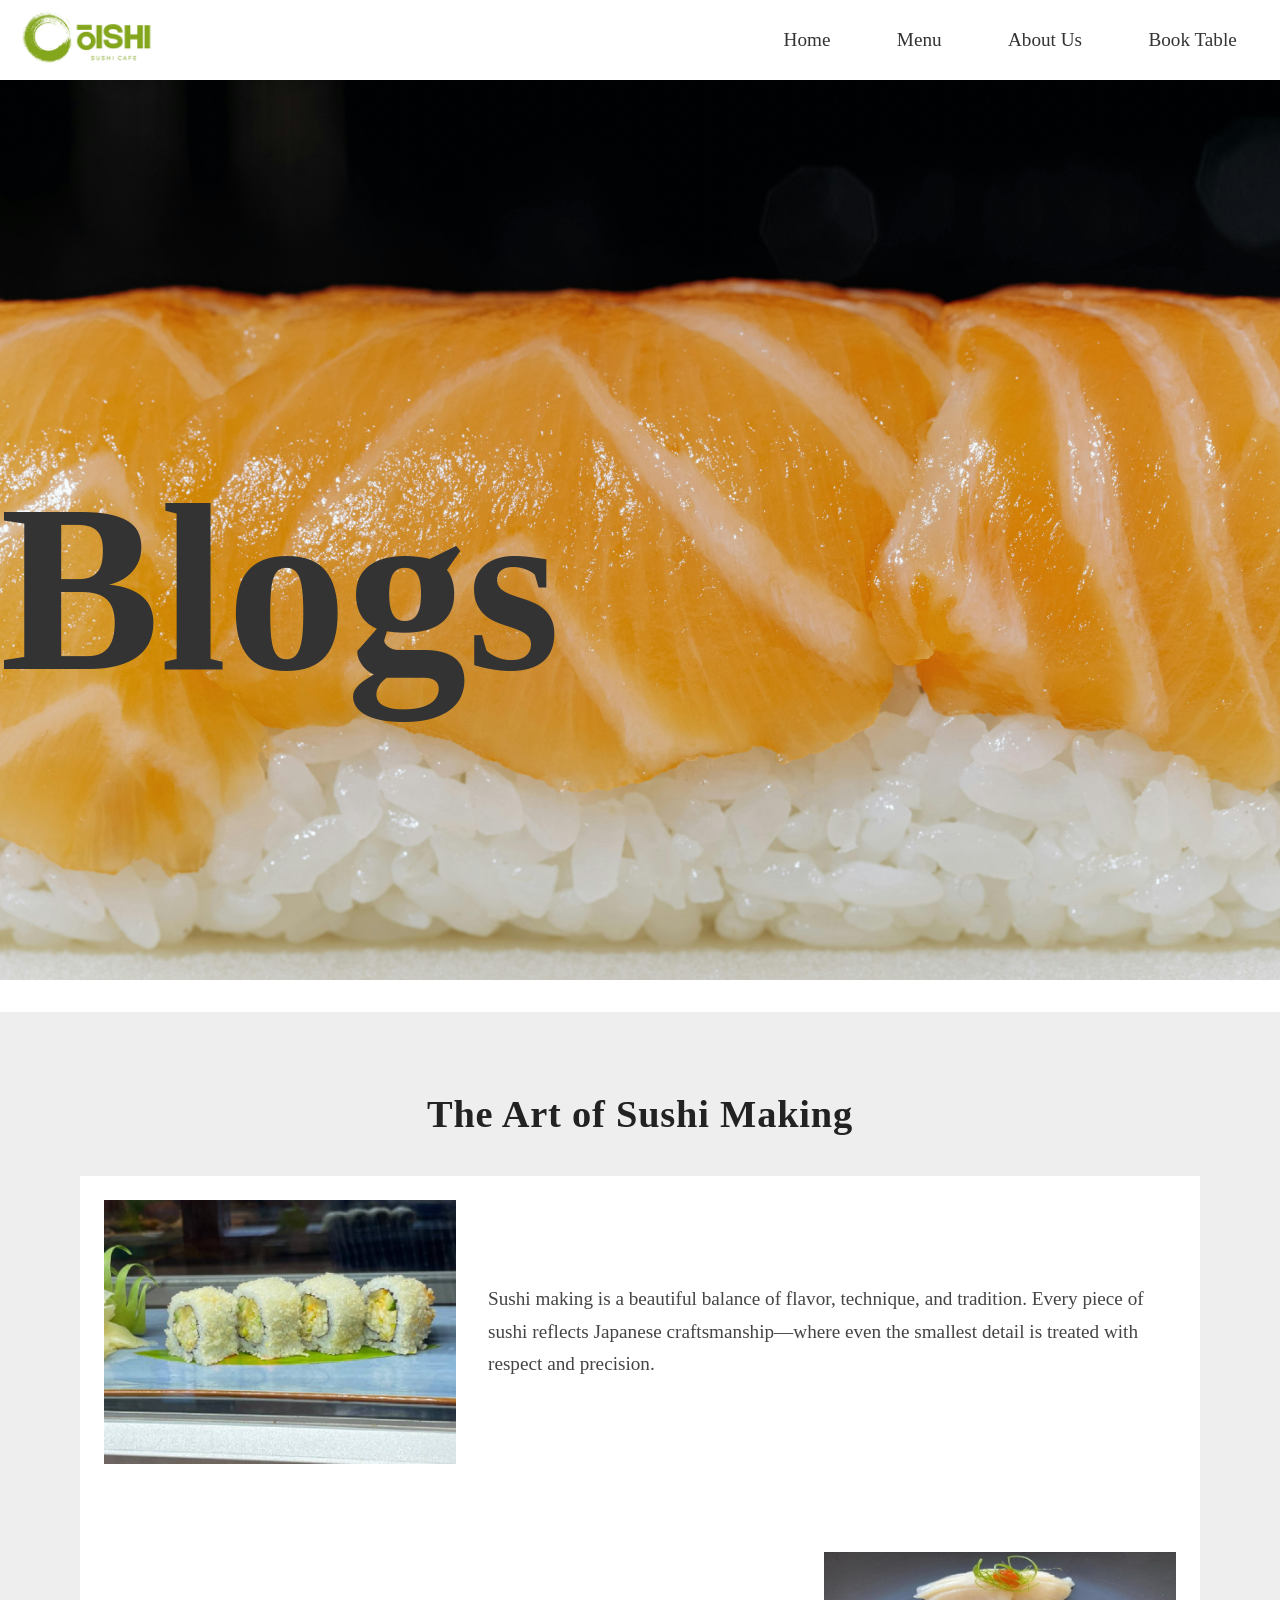
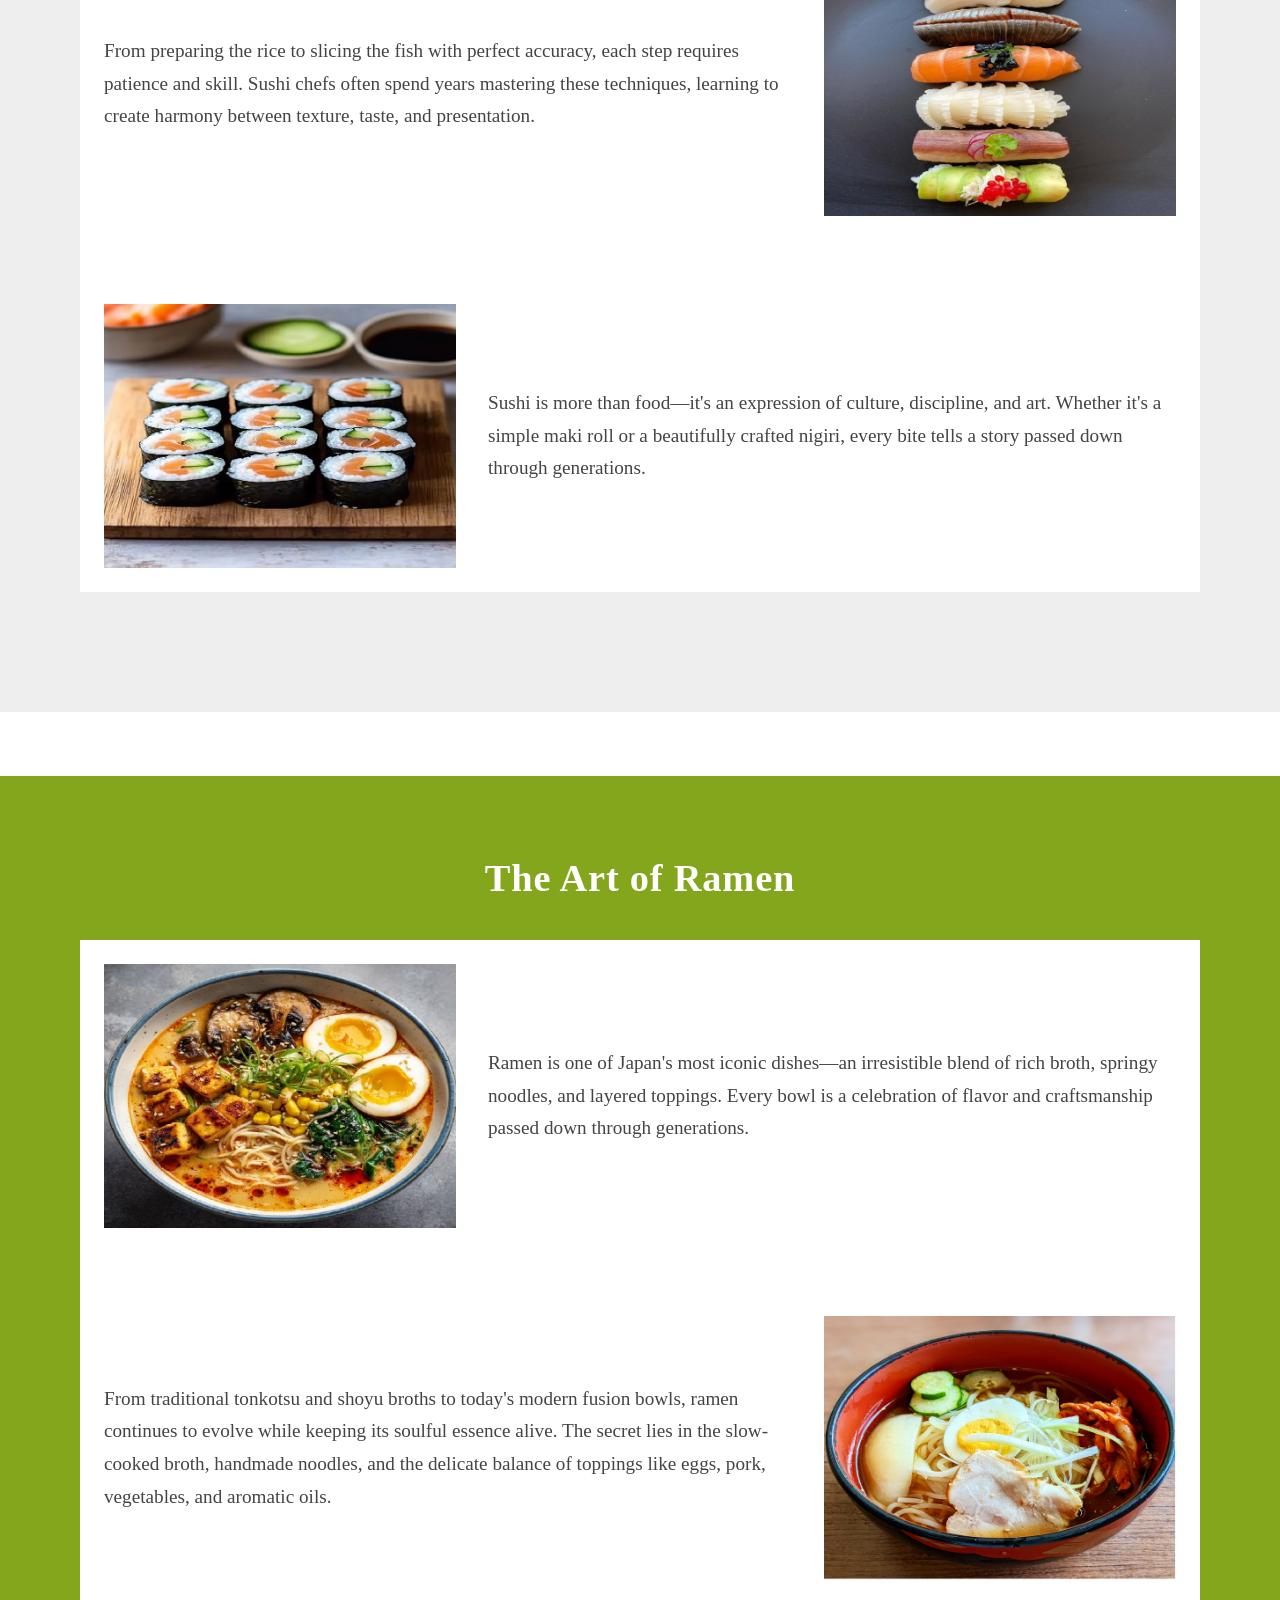
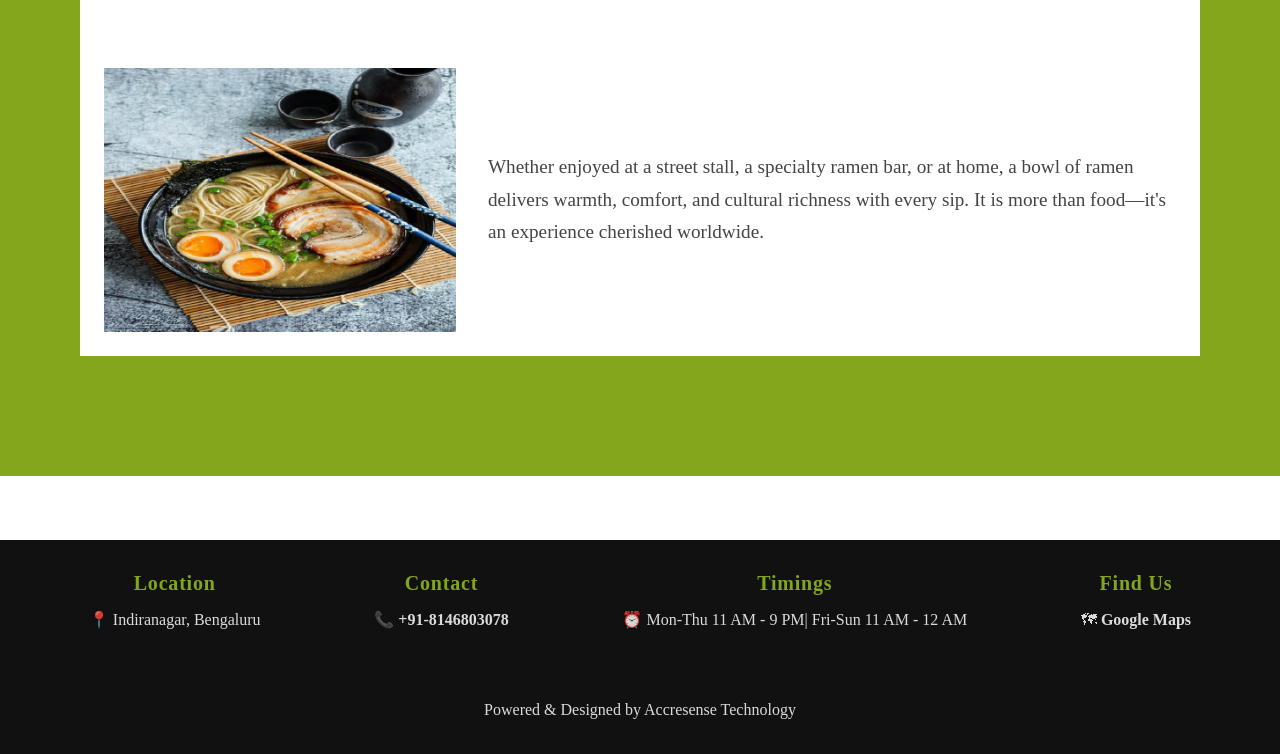
==== commit 0a3c4494: "ok" ====
--- a/Blog.html
+++ b/Blog.html
@@ -31,97 +31,119 @@
     </div>
     <div id="home">
 
+        <div class="blog_hero_section">
+        </div>
+
+
+
+        <center>
+
+        
+                <div class="text_b">
+                    <h2>Blogs</h2>
+                    
+                </div>
+            
+        </center>
+
         <section id="blog1" class="blo">
             <div class="blog1-hedding">
 
                 <h1>The Art of Sushi Making</h1>
             </div>
+            <div class="main">
+
+                <div class="blog1-cont">
+                    <div class="blo-img">
+                        <img src="Images/Menu_page/sushi/sushi.jpeg" alt="Sushi Image">
+                    </div>
+                    <div class="blo-text">
+                        <p> Sushi making is a beautiful balance of flavor, technique, and tradition.
+                            Every piece of sushi reflects Japanese craftsmanship—where even the smallest
+                            detail is treated with respect and precision.</p>
+                    </div>
+
+                </div>
+                <div class="blog1-cont">
+                    <div class="blo-text">
+                        <p>
+                            From preparing the rice to slicing the fish with perfect accuracy, each step
+                            requires patience and skill. Sushi chefs often spend years mastering these
+                            techniques, learning to create harmony between texture, taste, and presentation.
+                        </p>
+                    </div>
+                    <div class="blo-img">
+                        <img src="Images/Menu_page/sushi/nigiri sel.jpeg" alt="Matcha">
+                    </div>
+
+                </div>
+                <div class="blog1-cont">
+                    <div class="blo-img">
+                        <img src="Images/Menu_page/sushi/Classic Maki Rolls.jpeg" alt="Japanese Cocktail">
+                    </div>
+                    <div class="blo-text">
+                        <p>
+                            Sushi is more than food—it's an expression of culture, discipline, and art.
+                            Whether it's a simple maki roll or a beautifully crafted nigiri, every bite
+                            tells a story passed down through generations.
+                        </p>
+                    </div>
+
+                </div>
+
+            </div>
+        </section>
+    </div>
+
+    <section id="blog2" class="blo">
+        <div class="blog1-hedding">
+
+            <h1 style="color:#ffff;">The Art of Ramen</h1>
+        </div>
+
+        <div class="main">
+
             <div class="blog1-cont">
                 <div class="blo-img">
-                    <img src="Images/Menu_page/sushi/sushi.jpeg" alt="Sushi Image">
+                    <img src="Images/Menu_page/ramen/spicy miso ramen.jpeg" alt="Ramen Image">
                 </div>
                 <div class="blo-text">
-                    <p> Sushi making is a beautiful balance of flavor, technique, and tradition.
-                        Every piece of sushi reflects Japanese craftsmanship—where even the smallest
-                        detail is treated with respect and precision.</p>
+                    <p>
+                        Ramen is one of Japan's most iconic dishes—an irresistible blend of rich broth,
+                        springy noodles, and layered toppings. Every bowl is a celebration of flavor
+                        and craftsmanship passed down through generations.
+                    </p>
                 </div>
 
             </div>
             <div class="blog1-cont">
                 <div class="blo-text">
                     <p>
-                        From preparing the rice to slicing the fish with perfect accuracy, each step
-                        requires patience and skill. Sushi chefs often spend years mastering these
-                        techniques, learning to create harmony between texture, taste, and presentation.
+                        From traditional tonkotsu and shoyu broths to today's modern fusion bowls,
+                        ramen continues to evolve while keeping its soulful essence alive. The secret
+                        lies in the slow-cooked broth, handmade noodles, and the delicate balance
+                        of toppings like eggs, pork, vegetables, and aromatic oils.
                     </p>
+
                 </div>
                 <div class="blo-img">
-                    <img src="Images/Menu_page/sushi/nigiri sel.jpeg" alt="Matcha">
+                    <img src="Images/Menu_page/ramen/ramen.png" alt="Japanese drink">
                 </div>
 
             </div>
             <div class="blog1-cont">
                 <div class="blo-img">
-                    <img src="Images/Menu_page/sushi/Classic Maki Rolls.jpeg" alt="Japanese Cocktail">
+                    <img src="Images/Menu_page/ramen/Tonkotsu Ramen.jpeg" alt="Matcha">
                 </div>
                 <div class="blo-text">
                     <p>
-                        Sushi is more than food—it's an expression of culture, discipline, and art.
-                        Whether it's a simple maki roll or a beautifully crafted nigiri, every bite
-                        tells a story passed down through generations.
+                        Whether enjoyed at a street stall, a specialty ramen bar, or at home,
+                        a bowl of ramen delivers warmth, comfort, and cultural richness with every sip.
+                        It is more than food—it's an experience cherished worldwide.
                     </p>
                 </div>
 
-
-            </div>
-        </section>
-    </div>
-
-    <section id="blog2" class="blo">
-        <div class="blog1-hedding">
-
-            <h1 style="color:#ffff;">The Art of Ramen</h1>
-        </div>
-        <div class="blog1-cont">
-            <div class="blo-img">
-                <img src="Images/Menu_page/ramen/spicy miso ramen.jpeg" alt="Ramen Image">
-            </div>
-            <div class="blo-text">
-                <p>
-                    Ramen is one of Japan's most iconic dishes—an irresistible blend of rich broth,
-                    springy noodles, and layered toppings. Every bowl is a celebration of flavor
-                    and craftsmanship passed down through generations.
-                </p>
-            </div>
-
-        </div>
-        <div class="blog1-cont">
-            <div class="blo-text">
-                <p>
-                    From traditional tonkotsu and shoyu broths to today's modern fusion bowls,
-                    ramen continues to evolve while keeping its soulful essence alive. The secret
-                    lies in the slow-cooked broth, handmade noodles, and the delicate balance
-                    of toppings like eggs, pork, vegetables, and aromatic oils.
-                </p>
-
-            </div>
-            <div class="blo-img">
-                <img src="Images/Menu_page/ramen/ramen.png" alt="Japanese drink">
-            </div>
-
-        </div>
-        <div class="blog1-cont">
-            <div class="blo-img">
-                <img src="Images/Menu_page/ramen/Tonkotsu Ramen.jpeg" alt="Matcha">
-            </div>
-            <div class="blo-text">
-                <p>
-                    Whether enjoyed at a street stall, a specialty ramen bar, or at home,
-                    a bowl of ramen delivers warmth, comfort, and cultural richness with every sip.
-                    It is more than food—it's an experience cherished worldwide.
-                </p>
-            </div>
-
+            </div>
 
         </div>
 
--- a/style.css
+++ b/style.css
@@ -2,7 +2,10 @@
     margin: 0;
     padding: 0;
     box-sizing: border-box;
-    font-family: Arial, Helvetica, sans-serif;
+    /* font-family: Arial, Helvetica, sans-serif;
+     */
+    font-family: "Playfair Display", serif;
+
 }
 
 
@@ -193,7 +196,7 @@
     font-size: 1.5rem;
     background-color: #83a61d;
     color: #ffff;
-    border-radius: .5rem;
+    /* border-radius: .5rem; */
 }
 
 .b1 button:hover {
@@ -221,7 +224,7 @@
 .menu-card {
     background: #ffffff;
     padding: 1.25rem;
-    border-radius: 1rem;
+    /* border-radius: 1rem; */
     box-shadow: 0 4px 10px rgba(0, 0, 0, 0.08);
     transition: 0.3s ease;
 }
@@ -536,14 +539,14 @@
     /* border:.1rem solid black; */
     margin-bottom: 1rem;
     /* height:fit-content; */
-    height: 100%;
+    height:50%;
 }
 
 .img-div,
 .img-div1 {
     width: 100%;
     /* height: 100%; */
-    height: 50%;
+    height: 100%;
     background-repeat: no-repeat;
     background-size: cover;
     background-attachment: fixed;
@@ -583,8 +586,9 @@
 
 
 .arch-box {
-    /* border:.1rem solid black; */
-    width: 30%;
+    border:.1rem solid black;
+    width:50%;
+    
 
 }
 
@@ -829,7 +833,7 @@
 /* Review Cards */
 .cut1 {
     background: #fff;
-    border-radius: 1rem;
+    /* border-radius: 1rem; */
     /* margin-left:2rem; */
     /* border:.1rem solid black; */
     padding: 1.5rem;
@@ -925,6 +929,7 @@
     grid-template-columns: repeat(auto-fit, minmax(22rem, 1fr));
     gap: 2rem;
 }
+
 
 .insta-grid {
     /* border: .1rem solid black; */
--- a/blog.css
+++ b/blog.css
@@ -8,6 +8,50 @@
     letter-spacing: 0.05rem;
 }
 
+.main
+{
+    /* border:.1rem solid black; */
+    background-color:#ffffff;
+}
+
+
+.blog_hero_section {
+    /* border:.1rem solid black; */
+    width:auto;
+    height: 100%;
+    position: relative;
+    /* margin-top:.8rem; */
+    background-position: center;
+    /* object-fit: cover; */
+    /* max-height: 100%; */
+    background-image: url('Images/Hero_img/blog_hero.jpg');
+    background-repeat: no-repeat;
+    background-size:cover;
+}
+
+
+
+.text_b {
+    margin-bottom: 2rem;
+    /* border: .1rem solid black; */
+    position: absolute;
+    top: 50%;
+    text-align: center;
+    justify-self: center;
+    align-items: center;
+    color: #333;
+
+}
+
+.text_b h2 {
+    margin-bottom: 1rem;
+    font-size: 15rem;
+    font-weight: bolder;
+    text-align: center;
+
+}
+
+
 /* BLOG CONTENT WRAPPER */
 .blog1-cont {
     display: flex;
@@ -16,9 +60,9 @@
     gap: 2rem;
     margin: 2.5rem 0;
     padding: 1.5rem;
-    border-radius: 1rem;
-    background: #ffffff;
-    box-shadow: 0 0.4rem 1.2rem rgba(0, 0, 0, 0.08);
+    /* border-radius: 1rem; */
+    background:transparent;
+    /* box-shadow: 0 0.4rem 1.2rem rgba(0, 0, 0, 0.08); */
 }
 
 /* BLOG TEXT */
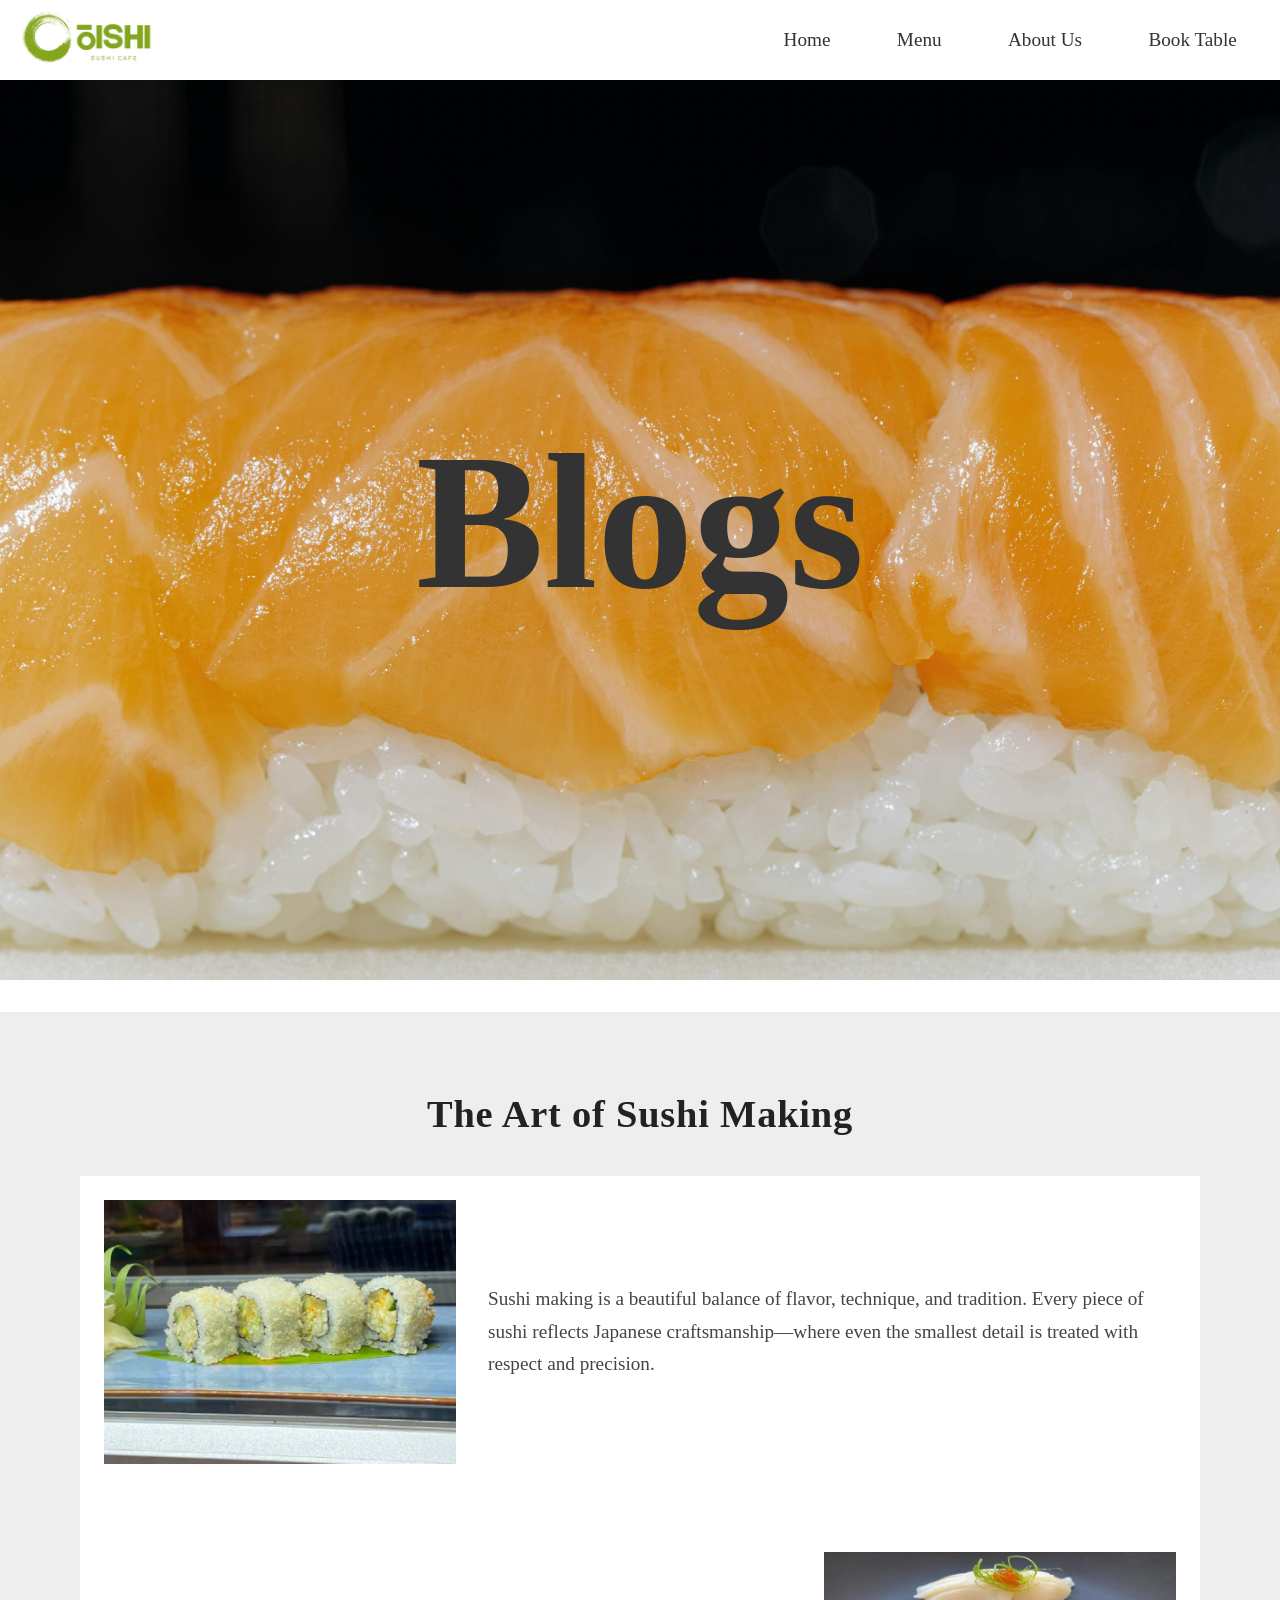
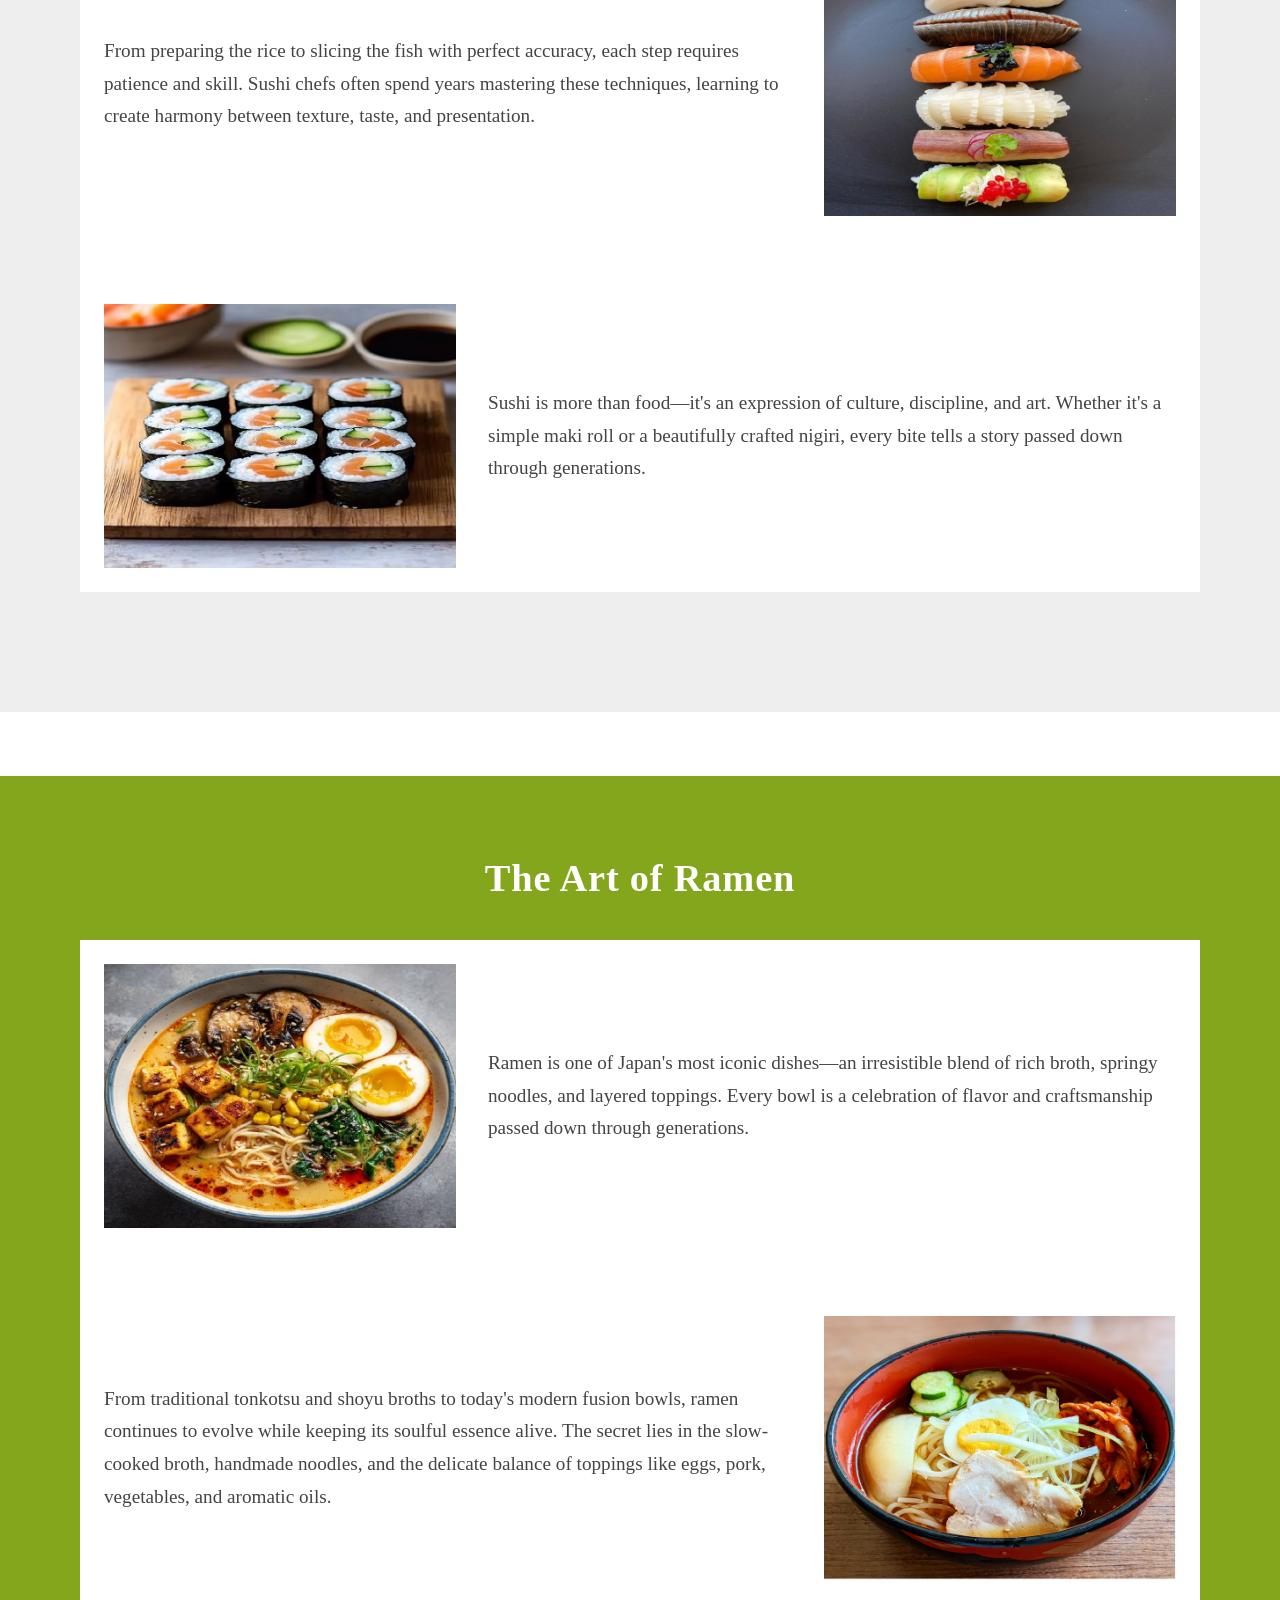
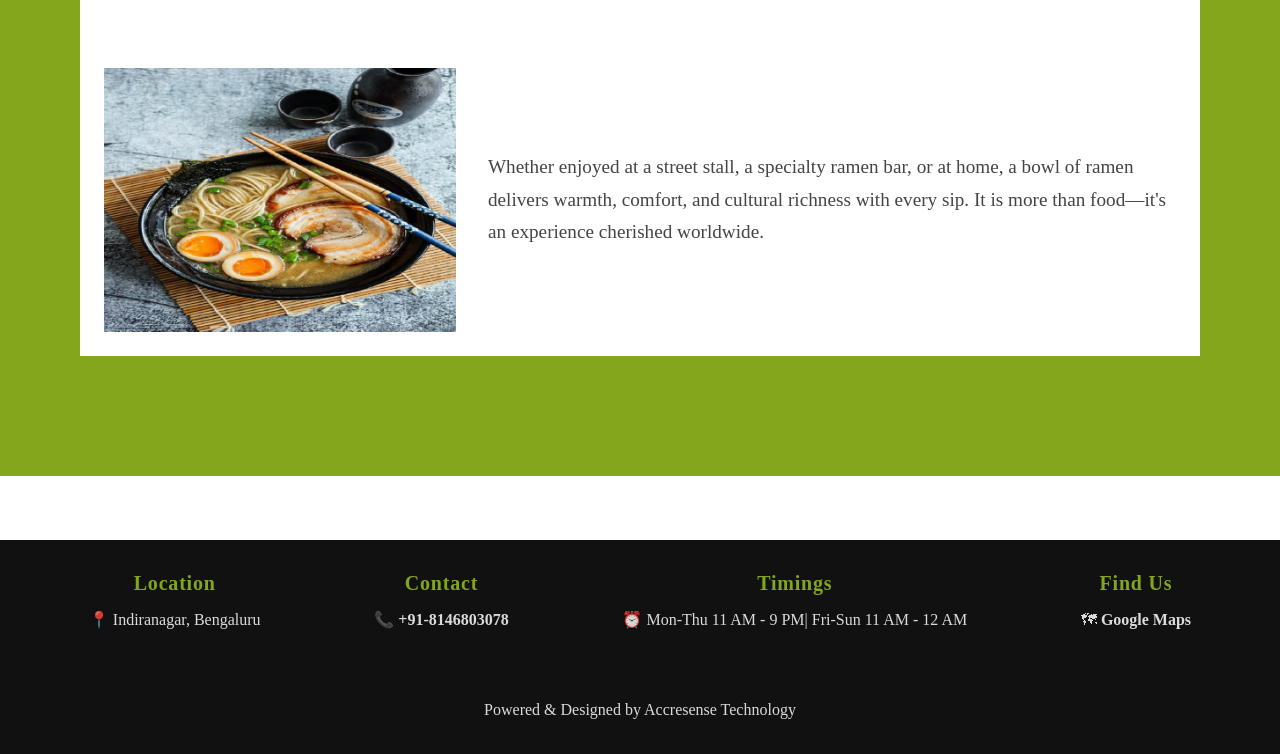
==== commit 24bbaa49: "go" ====
--- a/Blog.html
+++ b/Blog.html
@@ -31,20 +31,20 @@
     </div>
     <div id="home">
 
-        <div class="blog_hero_section">
-        </div>
-
-
-
-        <center>
+        <!-- <div class="blog_hero_section">
+        </div> -->
+
+
 
         
-                <div class="text_b">
-                    <h2>Blogs</h2>
-                    
-                </div>
-            
-        </center>
+
+
+            <div class="text_b">
+                <h2>Blogs</h2>
+
+            </div>
+
+        
 
         <section id="blog1" class="blo">
             <div class="blog1-hedding">
--- a/style.css
+++ b/style.css
@@ -140,28 +140,19 @@
 
 /* .hero_section */
 
-.hero_section {
-    /* border:.1rem solid black; */
-    width:auto;
+
+.text {
+    margin-bottom: 2rem;
+    width:100%;
     height: 100%;
-    position: relative;
-    /* margin-top:.8rem; */
-    background-position: center;
-    /* object-fit: cover; */
-    /* max-height: 100%; */
     background-image: url('Images/Hero_img/hero_im.avif');
     background-repeat: no-repeat;
+    background-position: center;
     background-size:cover;
-}
-
-.text {
-    margin-bottom: 2rem;
-    /* border: .1rem solid black; */
-    position: absolute;
-    top: 50%;
-    text-align: center;
-    justify-self: center;
+    justify-content: center;
     align-items: center;
+    display:flex;
+    flex-direction: column;
     color: #333;
 
 }
@@ -169,14 +160,12 @@
 .text h2 {
     margin-bottom: 1rem;
     font-size: 3.5rem;
-    font-weight: bolder;
-    text-align: center;
 
 }
 
 .text h3 {
     font-size: 1.2rem;
-    text-align: center;
+    /* text-align: center; */
 
 }
 
@@ -184,7 +173,9 @@
     display: flex;
     justify-content: center;
     align-items: center;
-
+    /* border:.1rem solid black; */
+    margin-top:2rem;
+    margin-bottom:6rem;
 }
 
 .b1 button {
@@ -263,7 +254,7 @@
 
     /* border: .1rem solid black; */
     background-color: #83a61d;
-    font-family: "Inter", sans-serif;
+    /* font-family: "Inter", sans-serif; */
     padding-left: 2rem;
     padding-right: 2rem;
 }
@@ -271,7 +262,7 @@
 .about-title {
     font-size: 2.4rem;
     text-align: left;
-    font-family: "Poppins", sans-serif;
+    /* font-family: "Poppins", sans-serif; */
     margin-bottom: 1rem;
     margin-top: 3rem;
     color: #ffff;
@@ -295,7 +286,7 @@
 
 .about-image {
     /* border:.1rem solid black; */
-    width: 40%;
+    width:30rem;
 
     /* height:100%; */
 
@@ -308,19 +299,20 @@
 }
 
 .about-text {
-
-    /* border:.1rem solid black; */
-    width: 30%;
+    margin-top:2rem;
+
+    /* border:.1rem solid black; */
+    width:25rem;
 }
 
 .about-text p {
     font-size: 1.1rem;
-    font-family: "Poppins", sans-serif;
+    /* font-family: "Poppins", sans-serif; */
     line-height: 1.7;
     margin-bottom: 1rem;
     color: #ffff;
     width: 100%;
-    /* text-align: justify; */
+    text-align: justify;
     /* width: 17rem; */
     /* border:.1rem solid white; */
 }
@@ -438,7 +430,7 @@
     text-align: justify;
     font-size: 1.6rem;
     border-radius: .5rem;
-    font-family: Verdana, Geneva, Tahoma, sans-serif;
+    /* font-family: Verdana, Geneva, Tahoma, sans-serif; */
 
 
 
@@ -451,12 +443,10 @@
     margin-top: 4rem;
     /* border: .1rem solid black; */
     /* background-image: url('Images/chef/myback.avif'); */
-    background-repeat: no-repeat;
-    background-size: cover;
-    background-position: center;
-    height: 50%;
-    display: flex;
-    justify-content: space-around;
+    background-color: #eee;
+    height:25rem;
+    display: flex;
+    justify-content:center;
     align-items: center;
     flex-direction: column;
     /* margin-bottom: 2rem; */
@@ -467,7 +457,7 @@
     font-size: 1.2rem;
     /* max-width: 45rem; */
     width: max-content;
-    font-family: "Playfair Display", serif;
+    /* font-family: "Playfair Display", serif; */
     font-size: 2rem;
     margin: 0 auto;
     /* border: .1rem solid black; */
@@ -477,6 +467,7 @@
 
 .brand-story img {
     width: 6rem;
+    margin-top:4rem;
 
     /* border: .1rem solid black; */
     /* opacity: 0.9; */
@@ -586,14 +577,18 @@
 
 
 .arch-box {
-    border:.1rem solid black;
-    width:50%;
+    /* border:.1rem solid black; */
+    width:20rem;
+    
+    
     
 
 }
 
 .arch-box img {
     width: 100%;
+    border-top-left-radius:50%;
+    border-top-right-radius:50%;
 }
 
 
@@ -677,7 +672,7 @@
     max-width: 40rem;
     margin: 0 auto;
     color: #444;
-    font-family: "Inter", sans-serif;
+    /* font-family: "Inter", sans-serif; */
 }
 
 
@@ -859,6 +854,7 @@
 
 .name {
     font-size: 1.2rem;
+    margin-top:1.5rem;
     color: #333;
     width: fit-content;
 }
@@ -912,7 +908,7 @@
 
 .blog-heading h2 {
     font-size: 2.4rem;
-    font-family: "Poppins", sans-serif;
+    /* font-family: "Poppins", sans-serif; */
     margin-bottom: 1rem;
 }
 
@@ -921,7 +917,7 @@
     max-width: 40rem;
     margin: 0 auto;
     color: #444;
-    font-family: "Inter", sans-serif;
+    /* font-family: "Inter", sans-serif; */
 }
 
 .blog-grid {
@@ -932,9 +928,12 @@
 
 
 .insta-grid {
+    /* display:flex; */
     /* border: .1rem solid black; */
     display: grid;
-    grid-template-columns: repeat(auto-fit, minmax(32rem, 1fr));
+    justify-content: center;
+    align-items: center;
+    grid-template-columns: repeat(auto-fit, minmax(12rem, .5fr));
     gap: 2rem;
 }
 
@@ -949,10 +948,10 @@
 
 .inst-card {
     /* border: .1rem solid black; */
-    background-color: transparent;
+    background-color:white;
     /* background: #fff; */
     /* border-radius: 1.6rem; */
-    padding: 2rem;
+    padding: .5rem;
     box-shadow: 0 0.5rem 1.2rem rgba(0, 0, 0, 0.08);
     text-align: center;
 }
@@ -970,10 +969,10 @@
 .ins-vid {
     width: 100%;
     height: auto;
-    aspect-ratio: 5/4;
+    /* aspect-ratio: 5/4; */
     /* border-radius: 1.2rem; */
     /* object-fit: cover; */
-    margin-bottom: 1.5rem;
+    /* margin-bottom: 1.5rem; */
 }
 
 .blo {
@@ -997,14 +996,14 @@
 .blog-card h3 {
     font-size: 1.7rem;
     margin-bottom: 1rem;
-    font-family: "Poppins", sans-serif;
+    /* font-family: "Poppins", sans-serif; */
 }
 
 .blog-card p {
     font-size: 1.2rem;
     line-height: 1.6;
     color: #555;
-    font-family: "Inter", sans-serif;
+    /* font-family: "Inter", sans-serif; */
     margin-bottom: 1.5rem;
 }
 
@@ -1016,7 +1015,7 @@
     font-size: 1.2rem;
     /* border-radius: 0.8rem; */
     text-decoration: none;
-    font-family: "Poppins", sans-serif;
+    /* font-family: "Poppins", sans-serif; */
     transition: 0.3s ease;
 }
 
@@ -1052,8 +1051,10 @@
     cursor: pointer;
 }
 
-.loca p {
-    font-size: 1.2rem;
+.loca p, .mob p,.time p {
+    font-size: 1.5rem;
+    border:.1rem solid;
+
 
 }
 
@@ -1062,22 +1063,22 @@
     /* border:.1rem solid; */
     /* margin-bottom:0; */
     font-size: 1.8rem;
-    font-family: 'Lucida Sans', 'Lucida Sans Regular', 'Lucida Grande', 'Lucida Sans Unicode', Geneva, Verdana, sans-serif;
+    /* font-family: 'Lucida Sans', 'Lucida Sans Regular', 'Lucida Grande', 'Lucida Sans Unicode', Geneva, Verdana, sans-serif; */
 
 }
 
 .images-l {
     
     /* border:.1rem solid black; */
-    width: 60%;
+    width:30rem;
 }
 
 .con-txt {
-    width: 40%;
+    width:30rem;
     /* height: 28rem; */
     
-    margin-top:2.5rem;
-    /* border:.1rem solid black; */
+    /* margin-top:2.5rem; */
+    border:.1rem solid black;
     padding: 1.5rem;
     padding-top: .1rem;
 }
@@ -1134,8 +1135,11 @@
     border: none;
     width: 4rem;
     height: 4rem;
+    display: flex;
+    justify-content: center;
+    align-items: center;
     border-radius: 50%;
-    font-size: 1.8rem;
+    font-size:3rem;
     cursor: pointer;
     display: none;
     box-shadow: 0 0.3rem 1rem rgba(0, 0, 0, 0.3);
@@ -1245,6 +1249,11 @@
     align-items: center;
     flex-direction: column-reverse;
 
+}
+
+.con-txt
+{
+    margin-top:2.5rem;
 }
 
     .about-grid,.cont-m
--- a/blog.css
+++ b/blog.css
@@ -1,3 +1,13 @@
+* {
+    margin: 0;
+    padding: 0;
+    box-sizing: border-box;
+    /* font-family: Arial, Helvetica, sans-serif;
+     */
+    font-family: "Playfair Display", serif;
+
+}
+
 /* BLOG MAIN HEADING */
 .blog1-hedding h1 {
     text-align: center;
@@ -8,46 +18,36 @@
     letter-spacing: 0.05rem;
 }
 
-.main
-{
+.main {
     /* border:.1rem solid black; */
-    background-color:#ffffff;
+    background-color: #ffffff;
 }
 
 
-.blog_hero_section {
-    /* border:.1rem solid black; */
-    width:auto;
-    height: 100%;
-    position: relative;
-    /* margin-top:.8rem; */
-    background-position: center;
-    /* object-fit: cover; */
-    /* max-height: 100%; */
-    background-image: url('Images/Hero_img/blog_hero.jpg');
-    background-repeat: no-repeat;
-    background-size:cover;
-}
 
 
 
 .text_b {
     margin-bottom: 2rem;
-    /* border: .1rem solid black; */
-    position: absolute;
-    top: 50%;
-    text-align: center;
-    justify-self: center;
+    background-position: center;
+    background-size: cover;
+    width:100%;
+    background-repeat: no-repeat;
+    height: 100%;
+    background-image: url('Images/Hero_img/blog_hero.jpg');
     align-items: center;
-    color: #333;
-
+    justify-content: center;
+    display: flex;
+ 
 }
 
 .text_b h2 {
+    color: #333;
     margin-bottom: 1rem;
-    font-size: 15rem;
-    font-weight: bolder;
-    text-align: center;
+    font-size: 12rem;
+    /* font-weight: bolder; */
+  
+    
 
 }
 
@@ -61,7 +61,7 @@
     margin: 2.5rem 0;
     padding: 1.5rem;
     /* border-radius: 1rem; */
-    background:transparent;
+    background: transparent;
     /* box-shadow: 0 0.4rem 1.2rem rgba(0, 0, 0, 0.08); */
 }
 
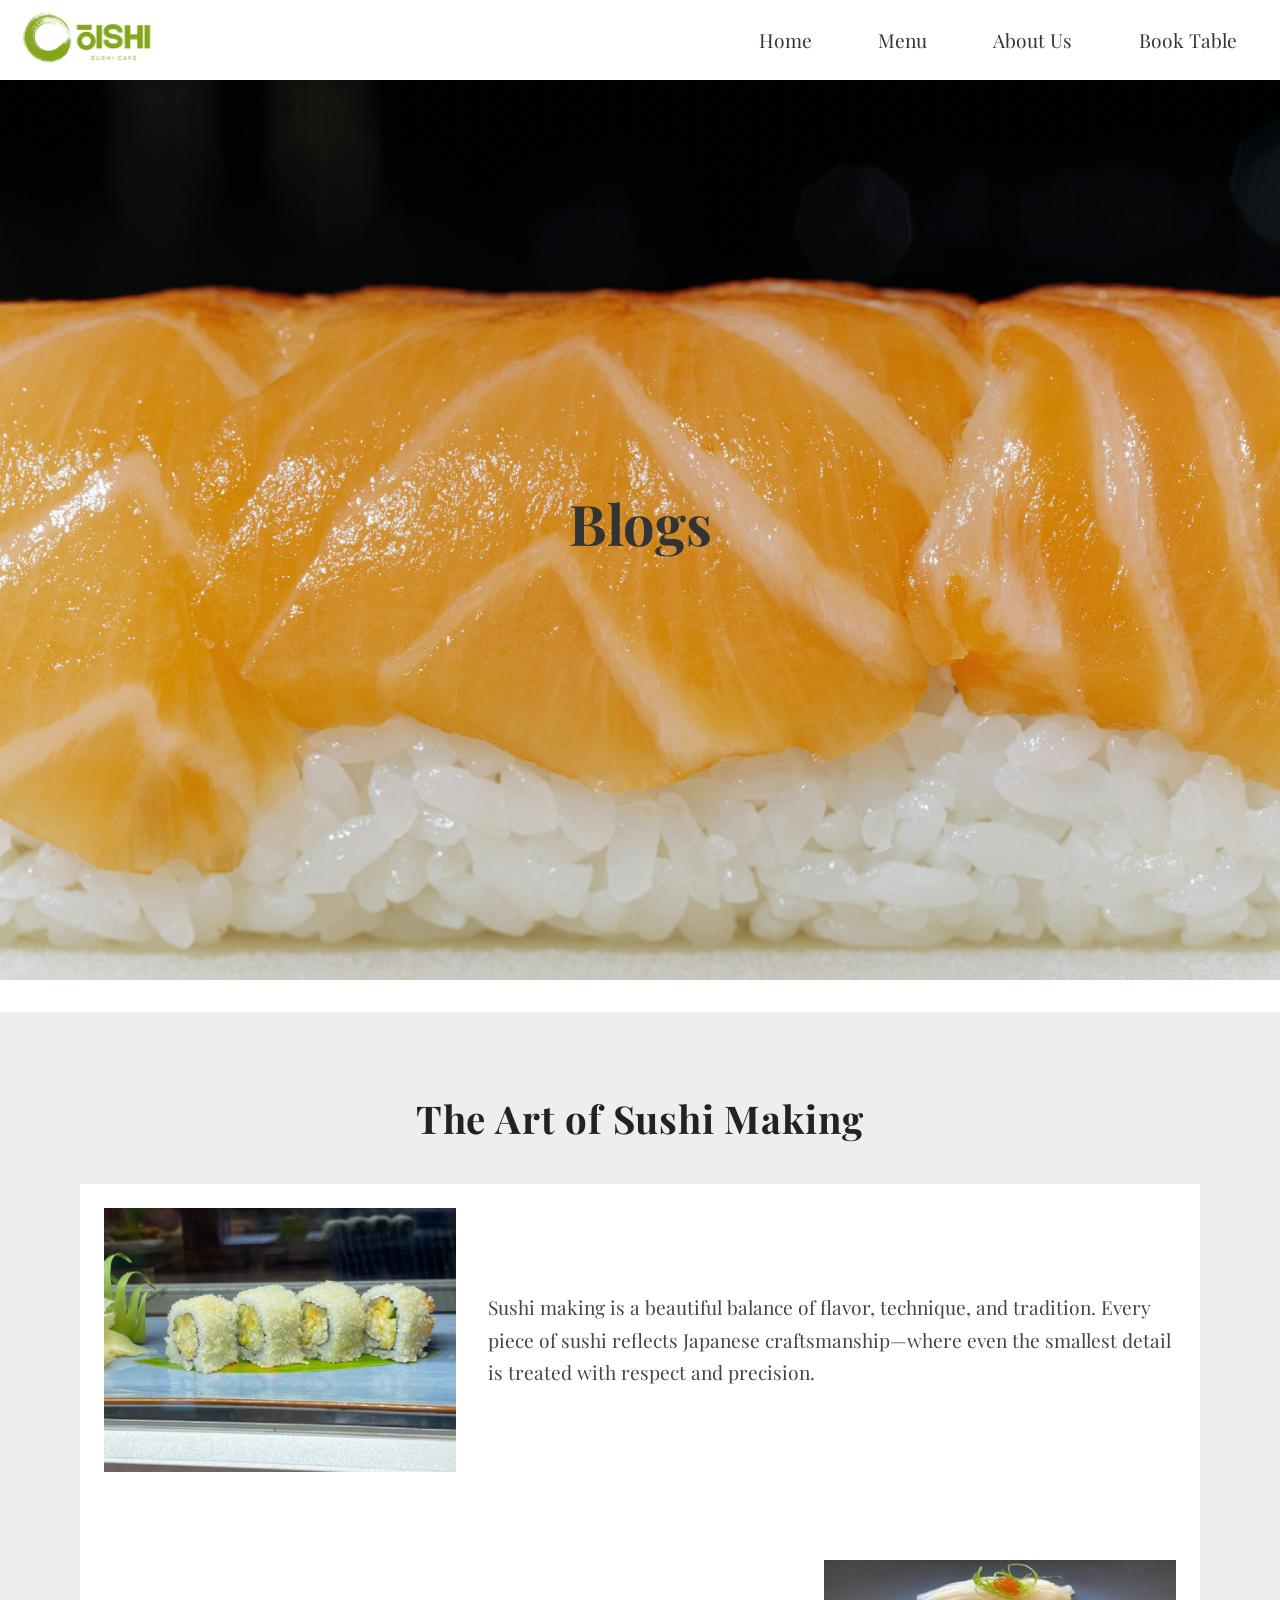
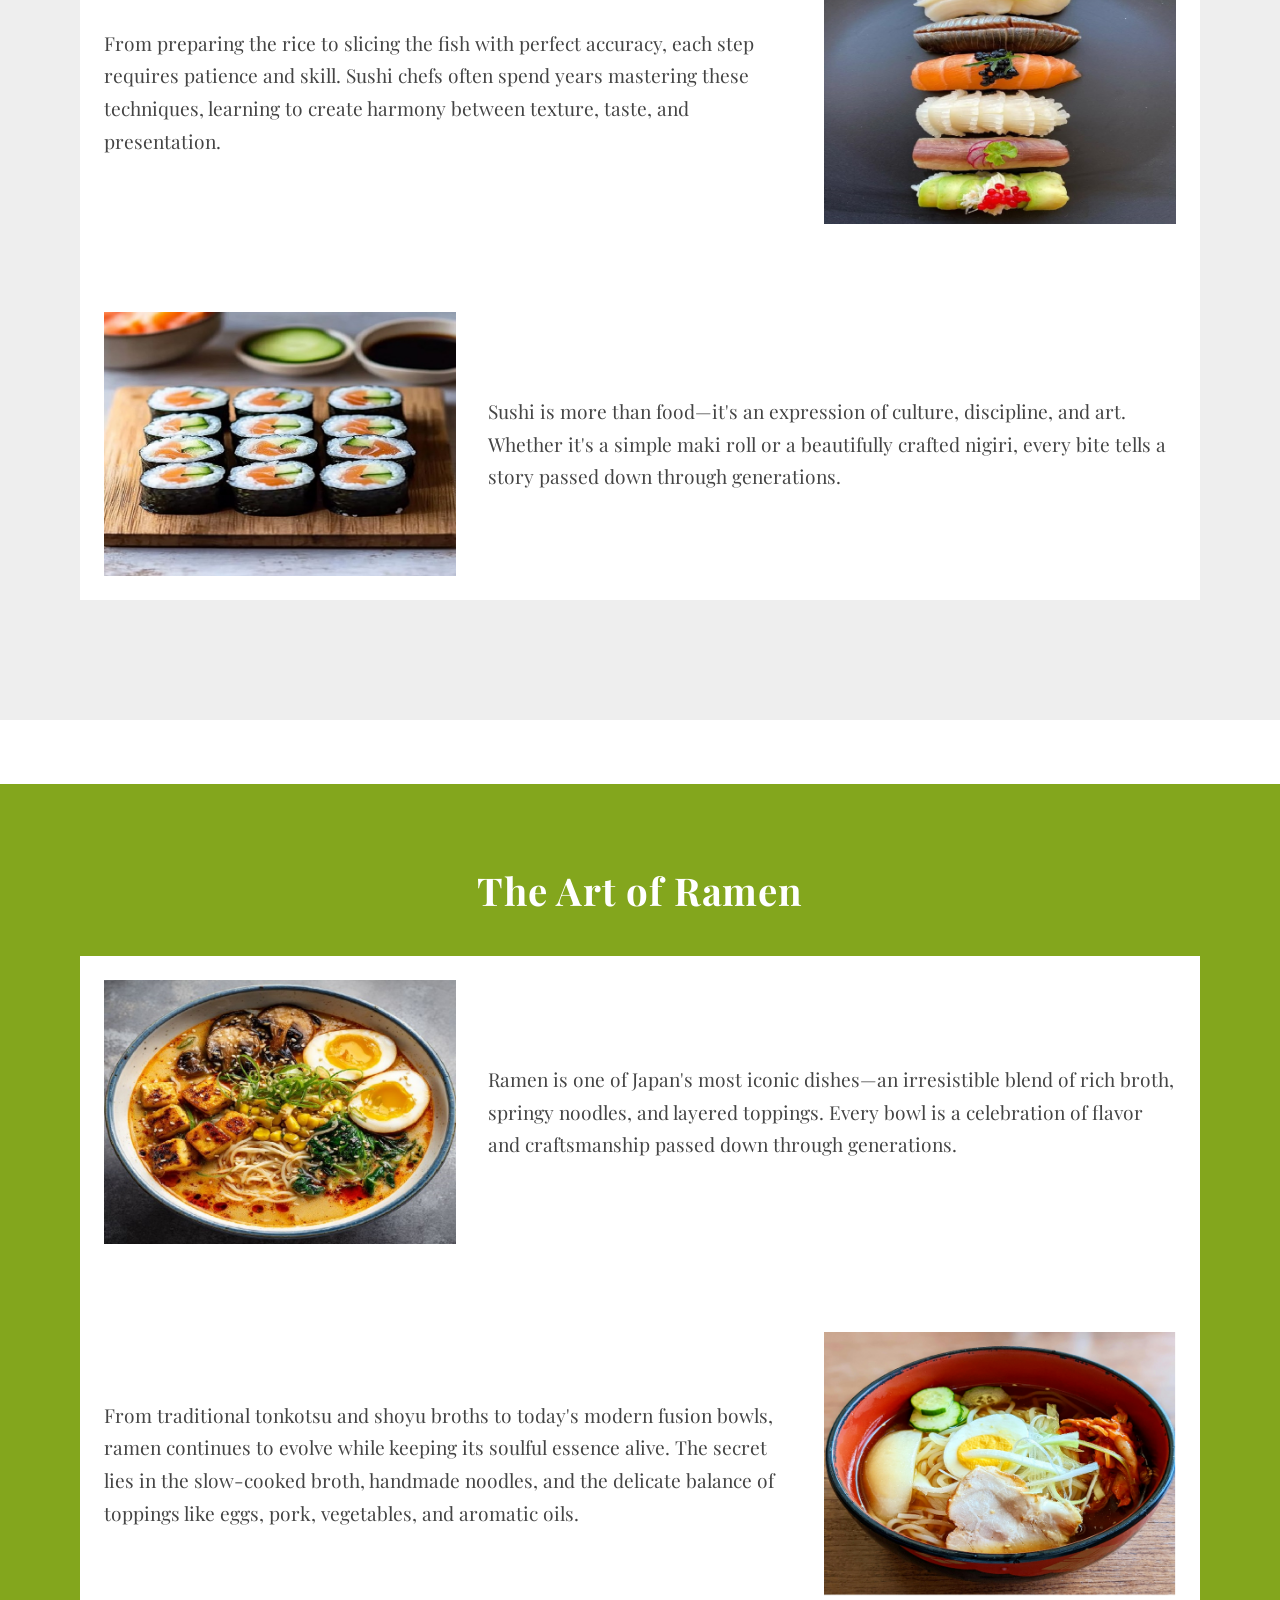
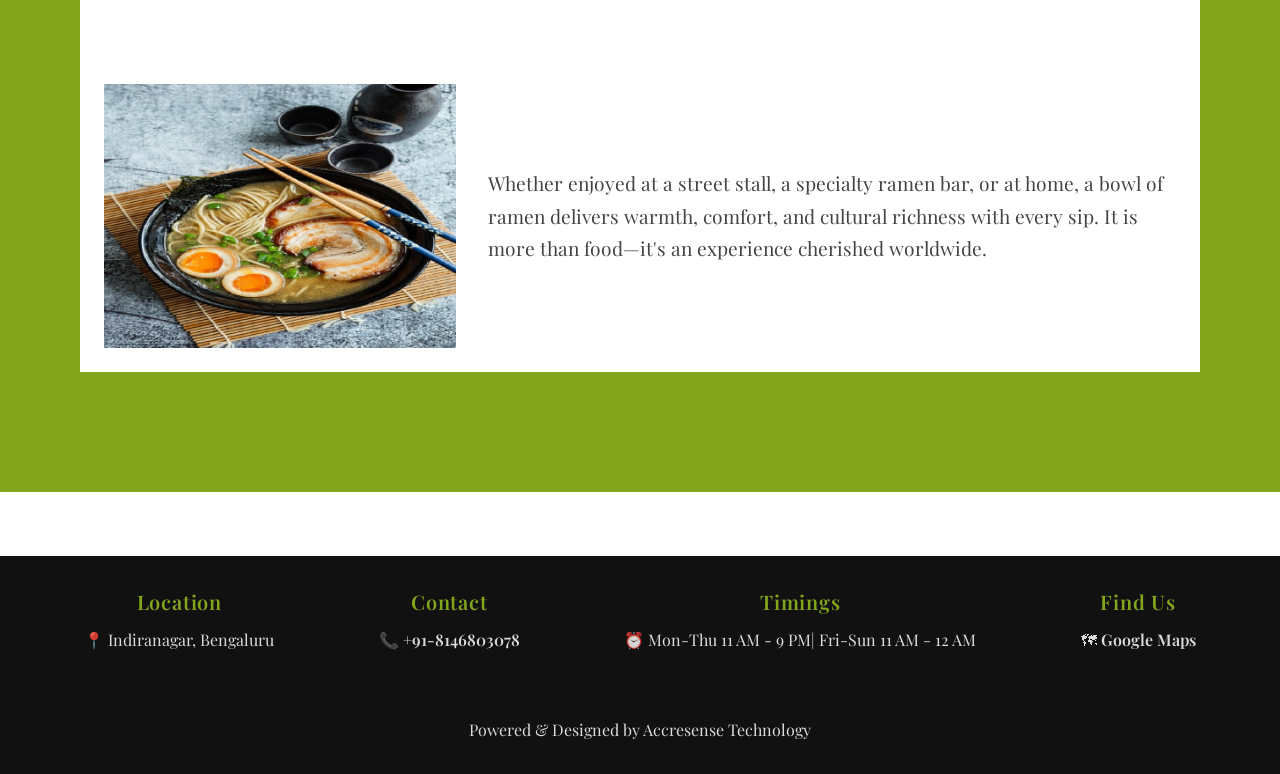
==== commit 2974d57f: "go" ====
--- a/Blog.html
+++ b/Blog.html
@@ -1,6 +1,8 @@
 <html>
 
 <head>
+    <link href="https://fonts.googleapis.com/css2?family=Playfair+Display:wght@400;500;600;700;900&display=swap"
+        rel="stylesheet">
     <link rel="stylesheet" href="style.css">
     <link rel="stylesheet" href="blog.css">
     <meta charset="UTF-8">
--- a/style.css
+++ b/style.css
@@ -153,6 +153,7 @@
     align-items: center;
     display:flex;
     flex-direction: column;
+    text-align: center;
     color: #333;
 
 }
@@ -1023,6 +1024,12 @@
     background: #708e13;
 }
 
+.Loc
+{
+    /* border:.1rem solid black; */
+    background-color: #83a61d;
+    /* color:#ffff; */
+}
 
 .cont-m {
     display: flex;
@@ -1033,33 +1040,24 @@
 
 .loca,
 .time,
-.mob,
-.social {
+.mob {
     /* border:.1rem solid black; */
     margin-top: 3rem;
 }
 
-.social {
-    display: flex;
-
-}
-
-.ms i {
-    font-size: 1.5rem;
-    /* border: .1rem solid black; */
-    margin-right: 1rem;
-    cursor: pointer;
-}
+
+
 
 .loca p, .mob p,.time p {
     font-size: 1.5rem;
-    border:.1rem solid;
+    /* border:.1rem solid; */
 
 
 }
 
 .me_l {
     color: #333;
+    /* color:#fff; */
     /* border:.1rem solid; */
     /* margin-bottom:0; */
     font-size: 1.8rem;
@@ -1078,7 +1076,7 @@
     /* height: 28rem; */
     
     /* margin-top:2.5rem; */
-    border:.1rem solid black;
+    /* border:.1rem solid black; */
     padding: 1.5rem;
     padding-top: .1rem;
 }
--- a/blog.css
+++ b/blog.css
@@ -29,7 +29,7 @@
 
 .text_b {
     margin-bottom: 2rem;
-    background-position: center;
+    /* background-position: center; */
     background-size: cover;
     width:100%;
     background-repeat: no-repeat;
@@ -37,6 +37,7 @@
     background-image: url('Images/Hero_img/blog_hero.jpg');
     align-items: center;
     justify-content: center;
+    text-align: center;
     display: flex;
  
 }
@@ -44,7 +45,7 @@
 .text_b h2 {
     color: #333;
     margin-bottom: 1rem;
-    font-size: 12rem;
+    font-size: 3.5rem;
     /* font-weight: bolder; */
   
     
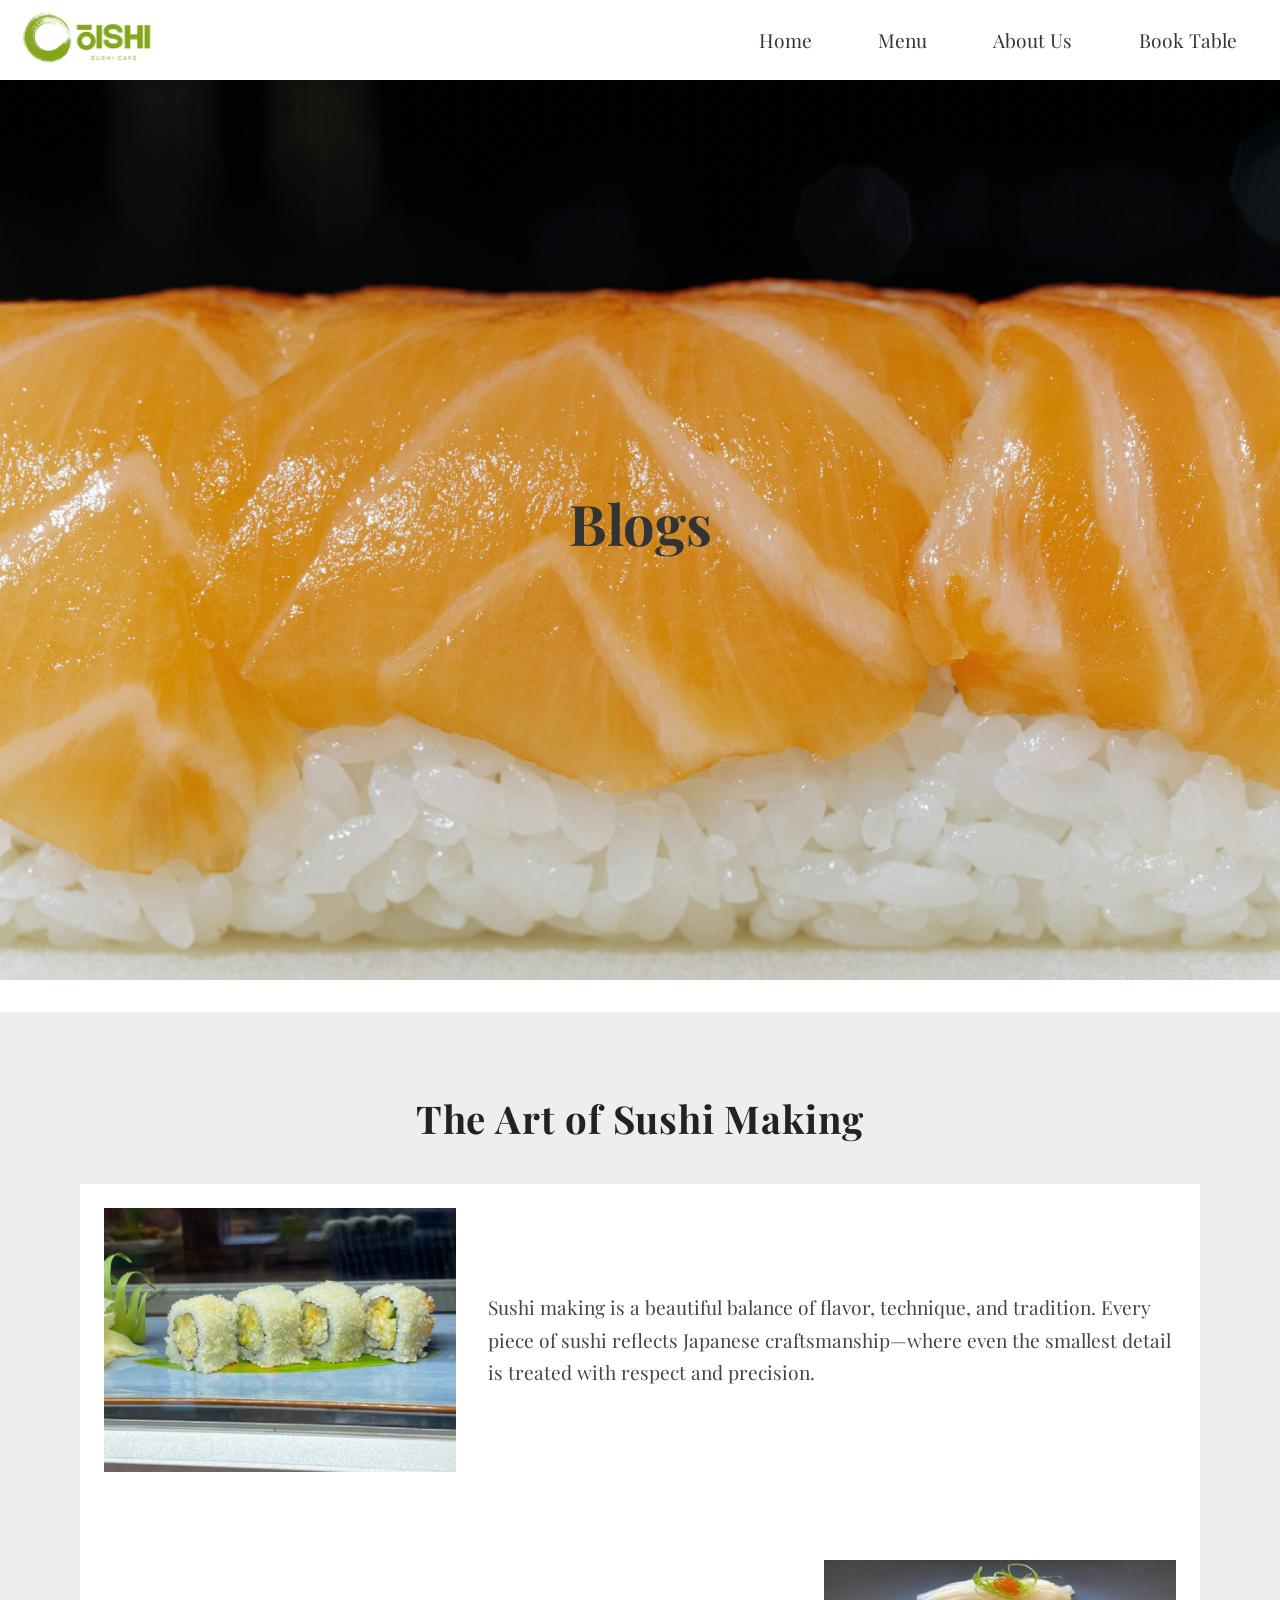
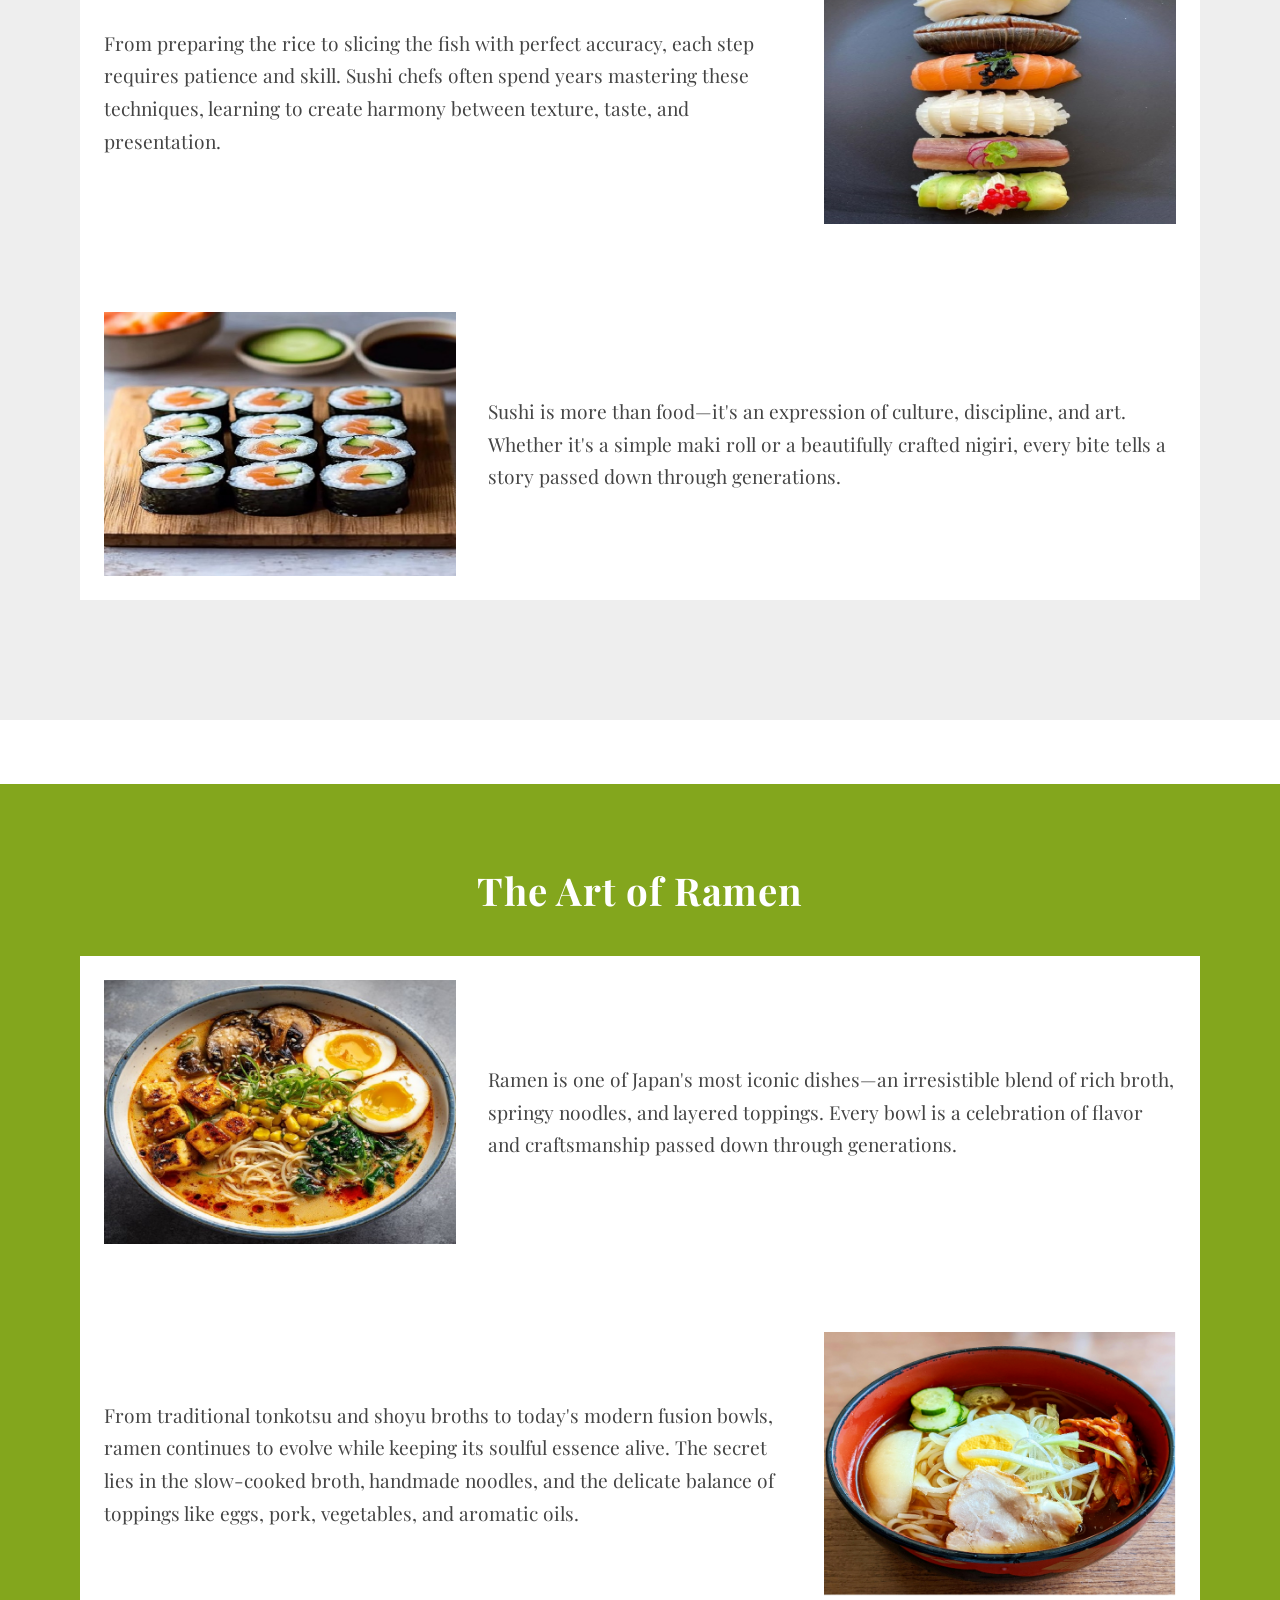
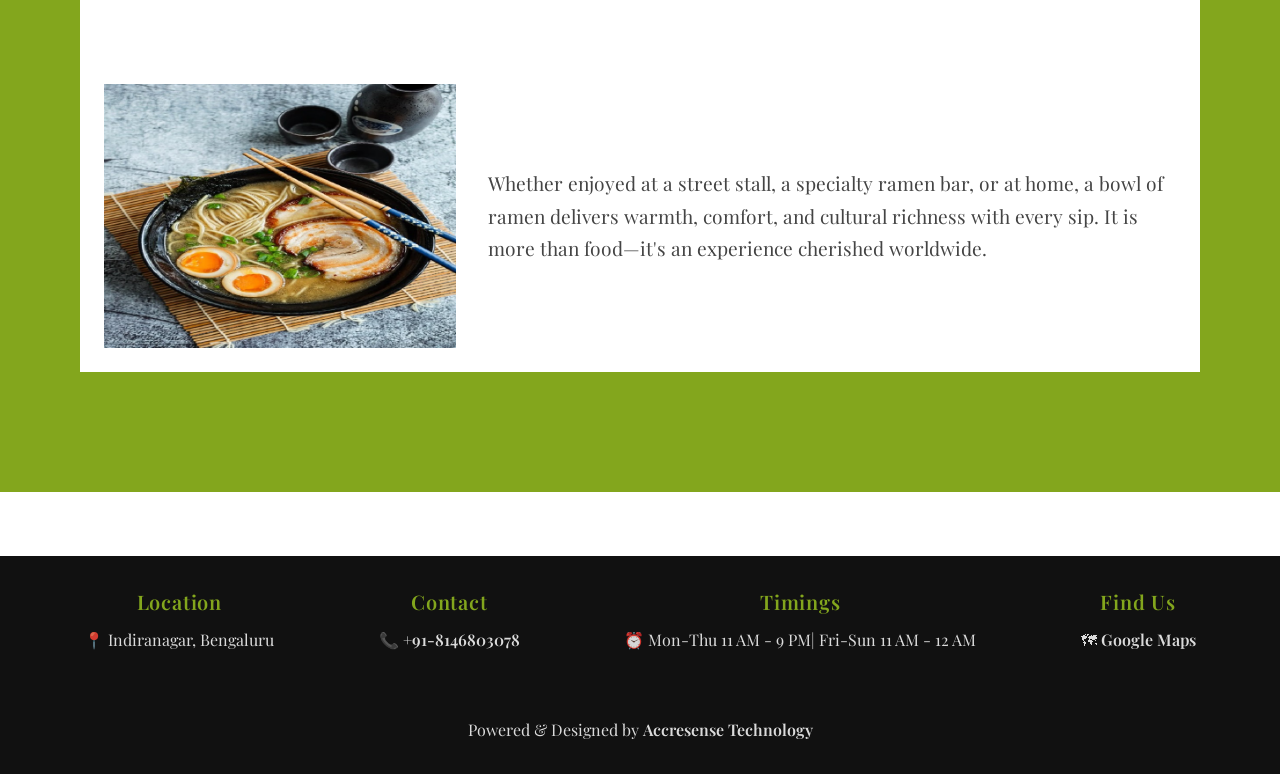
==== commit 4cb2b4b1: "go" ====
--- a/Blog.html
+++ b/Blog.html
@@ -179,7 +179,7 @@
         </div>
         <div class="footer-section">
             <!-- <h4>Accresense Technology</h4> -->
-            <p>Powered & Designed by Accresense Technology</p>
+            <p>Powered & Designed by <a href="https://accresense.com/" style="color:#fff;"> Accresense Technology</a></p>
         </div>
     </footer>
 
--- a/style.css
+++ b/style.css
@@ -444,7 +444,7 @@
     margin-top: 4rem;
     /* border: .1rem solid black; */
     /* background-image: url('Images/chef/myback.avif'); */
-    background-color: #eee;
+    /* background-color: #eee; */
     height:25rem;
     display: flex;
     justify-content:center;
@@ -1028,14 +1028,14 @@
 {
     /* border:.1rem solid black; */
     background-color: #83a61d;
-    /* color:#ffff; */
+    color:#ffff;
 }
 
 .cont-m {
     display: flex;
     justify-content: space-between;
     /* border:.1rem solid black; */
-    flex: 0 0 100%;
+    /* flex: 0 0 100%; */
 }
 
 .loca,
@@ -1056,8 +1056,8 @@
 }
 
 .me_l {
-    color: #333;
-    /* color:#fff; */
+    /* color: #333; */
+    color:#fff;
     /* border:.1rem solid; */
     /* margin-bottom:0; */
     font-size: 1.8rem;
@@ -1245,6 +1245,9 @@
 .cont-m
 {
     align-items: center;
+    /* border:.1rem solid ; */
+    justify-content:center;
+    text-align: center;
     flex-direction: column-reverse;
 
 }
--- a/blog.css
+++ b/blog.css
@@ -31,9 +31,9 @@
     margin-bottom: 2rem;
     /* background-position: center; */
     background-size: cover;
-    width:100%;
+    width:auto;
     background-repeat: no-repeat;
-    height: 100%;
+    height:100%;
     background-image: url('Images/Hero_img/blog_hero.jpg');
     align-items: center;
     justify-content: center;
